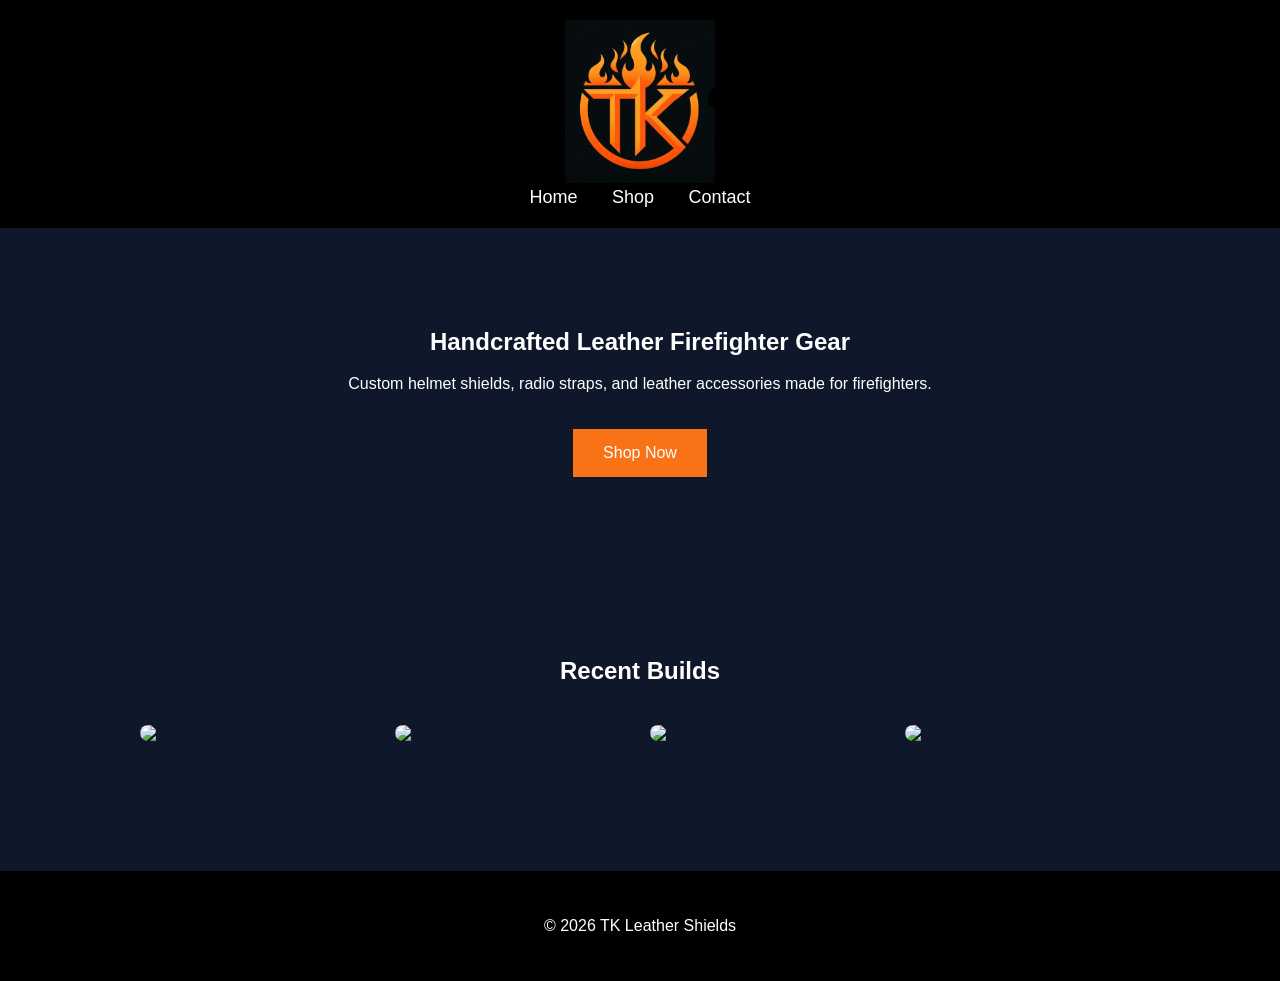
==== index.html @ 9b8985a7 "Update index.html" ====
<!DOCTYPE html>
<html>
<head>
<title>TK Leather Shields</title>
<meta name="viewport" content="width=device-width, initial-scale=1.0">

<style>

body{
font-family:Arial, sans-serif;
margin:0;
background:#0f172a;
color:white;
text-align:center;
}

header{
background:black;
padding:20px;
}

nav a{
color:white;
margin:0 15px;
text-decoration:none;
font-size: 18px;
}

section{
padding:80px 20px;
max-width:1000px;
margin:auto;
}

.button{
display:inline-block;
background:#f97316;
padding:15px 30px;
margin-top:20px;
color:white;
text-decoration:none;
}
  
nav a:hover{
color:#f97316;
}
  
.logo{
  max-width:150px;
  height:auto;
}

.gallery{
display:grid;
grid-template-columns:repeat(auto-fit,minmax(200px,1fr));
gap:20px;
margin-top:40px;
}

.gallery img{
width:100%;
border-radius:10px;
}

footer{
background:black;
padding:30px;
margin-top:50px;
}

</style>

</head>

<body>

<header>
<img src="images/logo/TKLS_logo.jpg" alt="TK Leather Shields Logo" class="logo">

<nav>
<a href="index.html">Home</a>
<a href="shop.html">Shop</a>
<a href="#">Contact</a>
</nav>

</header>

<section>

<h2>Handcrafted Leather Firefighter Gear</h2>

<p>
Custom helmet shields, radio straps, and leather accessories made for firefighters.
</p>

<a href="shop.html" class="button" style="display:inline-block;">Shop Now</a>

</section>

<section>

<h2>Recent Builds</h2>

<div class="gallery">

<img src="https://via.placeholder.com/400">
<img src="https://via.placeholder.com/400">
<img src="https://via.placeholder.com/400">
<img src="https://via.placeholder.com/400">

</div>

</section>

<footer>

<p>© 2026 TK Leather Shields</p>

</footer>

</body>
</html>
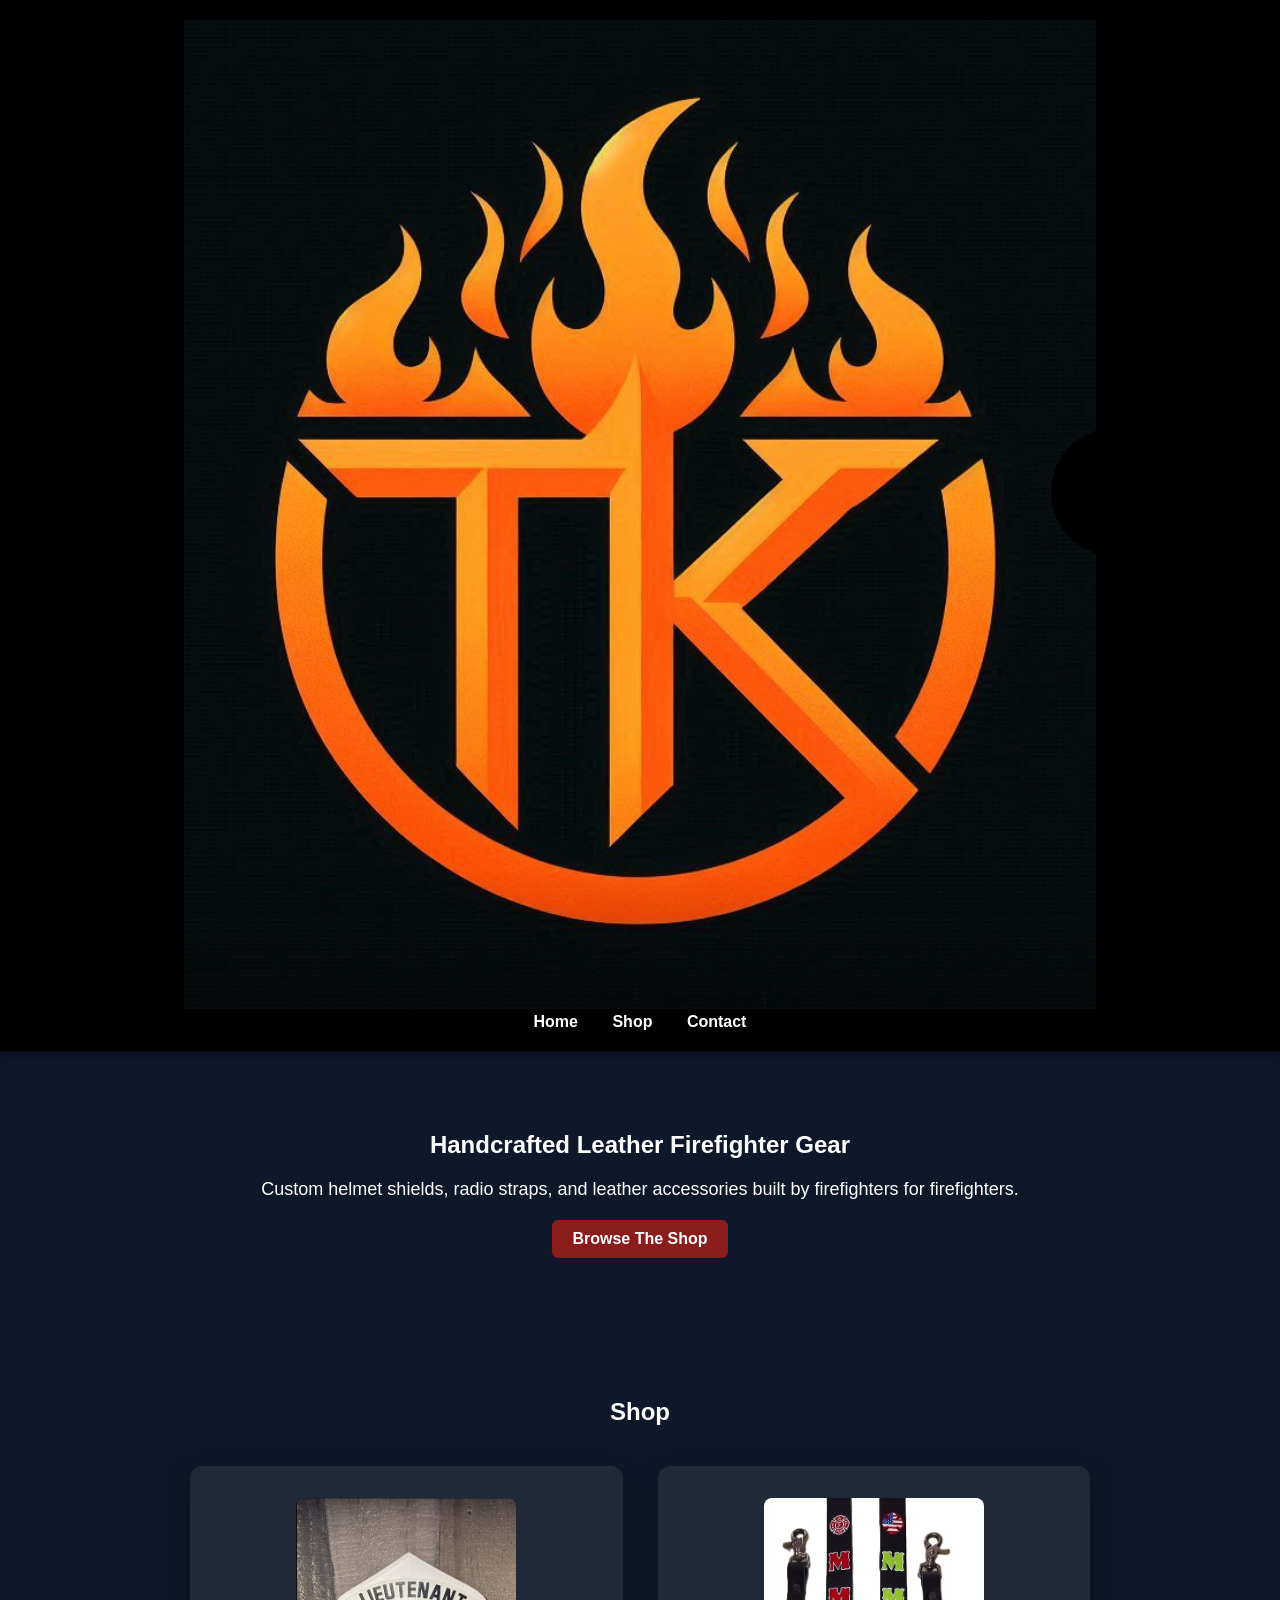
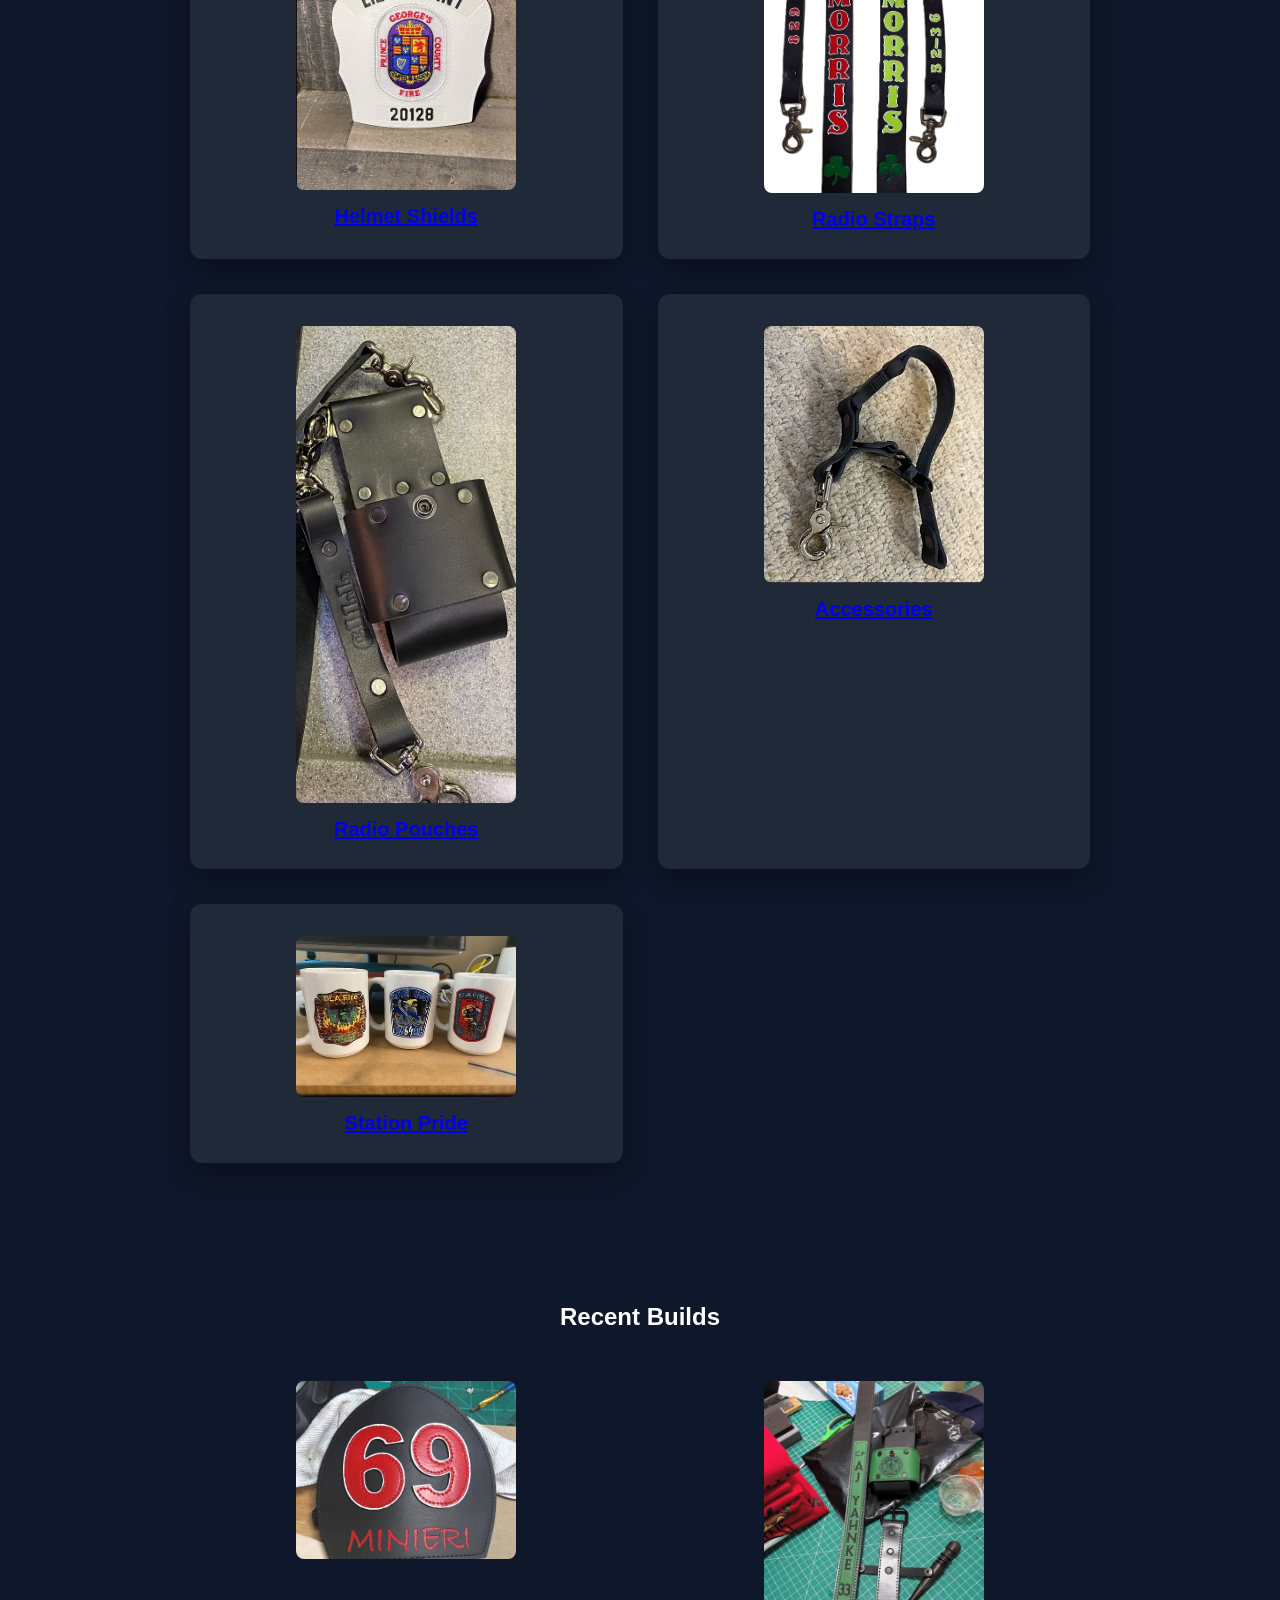
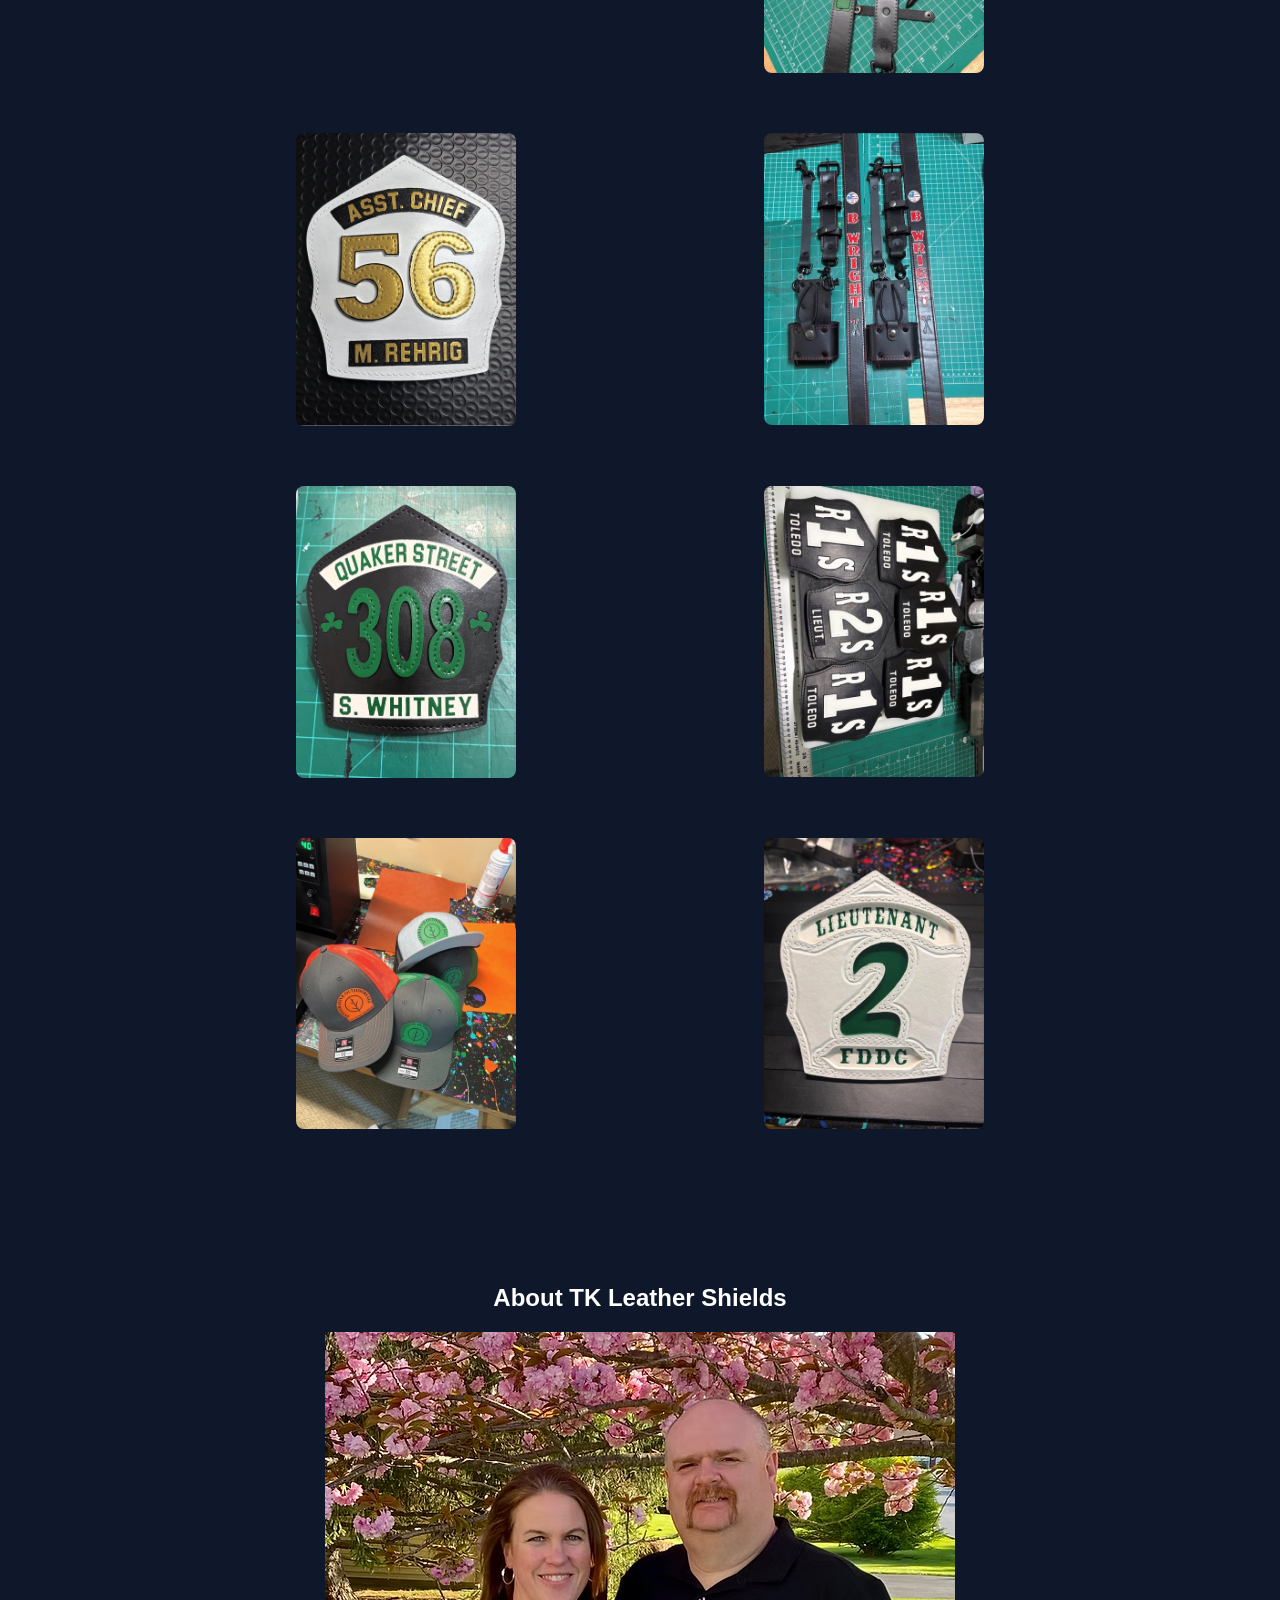
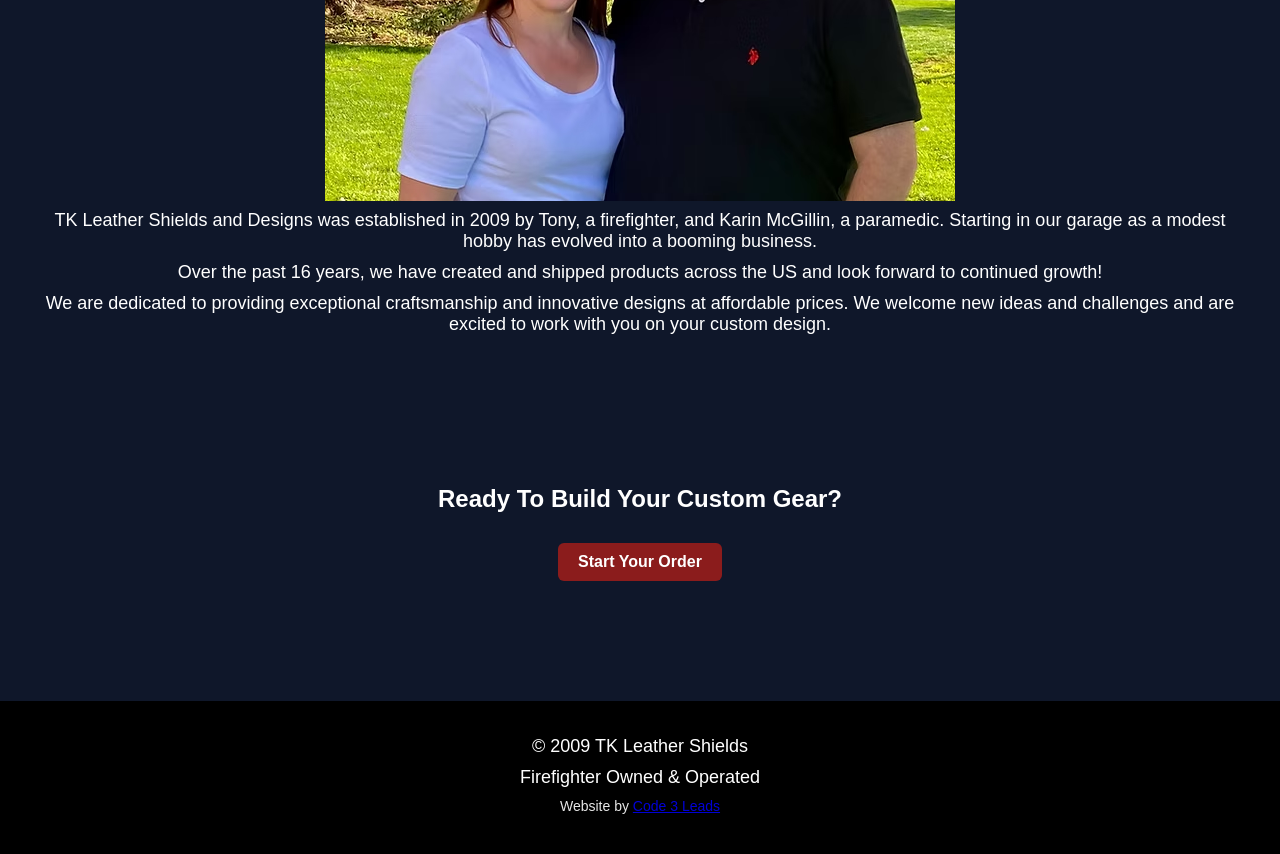
==== commit dbc139a7: "Update index.html" ====
--- a/index.html
+++ b/index.html
@@ -1,122 +1,169 @@
 <!DOCTYPE html>
 <html>
+
 <head>
+
 <title>TK Leather Shields</title>
+
 <meta name="viewport" content="width=device-width, initial-scale=1.0">
 
-<style>
-
-body{
-font-family:Arial, sans-serif;
-margin:0;
-background:#0f172a;
-color:white;
-text-align:center;
-}
-
-header{
-background:black;
-padding:20px;
-}
-
-nav a{
-color:white;
-margin:0 15px;
-text-decoration:none;
-font-size: 18px;
-}
-
-section{
-padding:80px 20px;
-max-width:1000px;
-margin:auto;
-}
-
-.button{
-display:inline-block;
-background:#f97316;
-padding:15px 30px;
-margin-top:20px;
-color:white;
-text-decoration:none;
-}
-  
-nav a:hover{
-color:#f97316;
-}
-  
-.logo{
-  max-width:150px;
-  height:auto;
-}
-
-.gallery{
-display:grid;
-grid-template-columns:repeat(auto-fit,minmax(200px,1fr));
-gap:20px;
-margin-top:40px;
-}
-
-.gallery img{
-width:100%;
-border-radius:10px;
-}
-
-footer{
-background:black;
-padding:30px;
-margin-top:50px;
-}
-
-</style>
+<link rel="stylesheet" href="css/styles.css">
 
 </head>
 
 <body>
 
 <header>
-<img src="images/logo/TKLS_logo.jpg" alt="TK Leather Shields Logo" class="logo">
+
+<img src="images/logo/TKLS_logo.jpg" class="logo">
 
 <nav>
 <a href="index.html">Home</a>
 <a href="shop.html">Shop</a>
-<a href="#">Contact</a>
+<a href="contact.html">Contact</a>
 </nav>
 
 </header>
 
+
+<!-- HERO -->
+
 <section>
 
-<h2>Handcrafted Leather Firefighter Gear</h2>
+<h1>Handcrafted Leather Firefighter Gear</h1>
 
 <p>
-Custom helmet shields, radio straps, and leather accessories made for firefighters.
+Custom helmet shields, radio straps, and leather accessories 
+built by firefighters for firefighters.
 </p>
 
-<a href="shop.html" class="button" style="display:inline-block;">Shop Now</a>
+<a href="shop.html" class="button">Browse The Shop</a>
 
 </section>
 
+
+<!-- SHOP CATEGORIES -->
+
 <section>
 
-<h2>Recent Builds</h2>
+<h1>Shop</h1>
 
-<div class="gallery">
+<div class="grid">
 
-<img src="https://via.placeholder.com/400">
-<img src="https://via.placeholder.com/400">
-<img src="https://via.placeholder.com/400">
-<img src="https://via.placeholder.com/400">
+<div class="card">
+<a href="pages/shield.html">
+<img src="images/shield/pgfg_standard_shield_main.png" class="main-image">
+<h3>Helmet Shields</h3>
+</a>
+</div>
+
+<div class="card">
+<a href="pages/straps.html">
+<img src="images/straps/basic_radio-strap.png" class="main-image">
+<h3>Radio Straps</h3>
+</a>
+</div>
+
+<div class="card">
+<a href="pages/pouches.html">
+<img src="images/pouches/basic_universal_radio_pouch.png" class="main-image">
+<h3>Radio Pouches</h3>
+</a>
+</div>
+
+<div class="card">
+<a href="pages/accessories.html">
+<img src="images/accessories/glove_strap.png" class="main-image">
+<h3>Accessories</h3>
+</a>
+</div>
+
+<div class="card">
+<a href="pages/station_pride.html">
+<img src="images/station_pride/custom_coffee_mugs.png" class="main-image">
+<h3>Station Pride</h3>
+</a>
+</div>
 
 </div>
 
 </section>
 
+
+<!-- RECENT BUILDS -->
+
+<section>
+
+<h1>Recent Builds</h1>
+
+<div class="grid">
+
+<img src="images/recent_builds/recent_build.jpg" class="main-image">
+<img src="images/recent_builds/recent_build1.jpg" class="main-image">
+<img src="images/recent_builds/recent_build2.jpg" class="main-image">
+<img src="images/recent_builds/recent_build3.jpg" class="main-image">
+<img src="images/recent_builds/recent_build4.jpg" class="main-image">
+<img src="images/recent_builds/recent_build5.jpg" class="main-image">
+<img src="images/recent_builds/recent_build6.jpg" class="main-image">
+<img src="images/recent_builds/recent_build7.jpg" class="main-image">
+
+</div>
+
+</section>
+
+
+<!-- ABOUT TKLS -->
+
+<section>
+
+<h1>About TK Leather Shields</h1>
+
+<img src="images/TKLS_owners.png" class="owners-photo">
+
+<p>
+
+TK Leather Shields and Designs was established in 2009 by Tony, a firefighter, and Karin McGillin, a paramedic. Starting in our garage as a modest hobby has evolved into a booming business.
+
+</p>
+
+<p>
+
+Over the past 16 years, we have created and shipped products across the US and look forward to continued growth!
+
+</p>
+
+<p>
+
+We are dedicated to providing exceptional craftsmanship and innovative designs at affordable prices. We welcome new ideas and challenges and are excited to work with you on your custom design.
+
+</p>
+
+</section>
+
+
+<!-- CALL TO ACTION -->
+
+<section>
+
+<h1>Ready To Build Your Custom Gear?</h1>
+
+<a href="shop.html" class="button">Start Your Order</a>
+
+</section>
+
+
 <footer>
 
-<p>© 2026 TK Leather Shields</p>
+<p>© 2009 TK Leather Shields</p>
+
+<p>Firefighter Owned & Operated</p>
+
+<p class="credit">
+Website by <a href="https://code3leads.github.io" target="_blank">Code 3 Leads</a>
+</p>
 
 </footer>
 
 </body>
+
 </html>
--- a/css/styles.css
+++ b/css/styles.css
@@ -0,0 +1,202 @@
+/* =========================
+   TK LEATHER SHIELDS
+   MASTER STYLESHEET
+========================= */
+
+body{
+font-family:Arial, sans-serif;
+margin:0;
+background:#0f172a;
+color:white;
+text-align:center;
+}
+
+
+/* =========================
+   HEADER / NAV
+========================= */
+
+header{
+background:black;
+padding:20px;
+box-shadow:0 2px 8px rgba(0,0,0,.5);
+}
+
+nav a{
+color:white;
+margin:0 15px;
+text-decoration:none;
+font-weight:bold;
+}
+
+nav a:hover{
+color:#d1d5db;
+}
+
+
+/* =========================
+   PAGE LAYOUT
+========================= */
+
+section{
+padding:60px 20px;
+max-width:1200px;
+margin:auto;
+}
+
+
+/* =========================
+   PRODUCT GRID
+========================= */
+
+.grid{
+display:grid;
+grid-template-columns:1fr 1fr;
+gap:35px;
+margin-top:40px;
+max-width:900px;
+margin-left:auto;
+margin-right:auto;
+}
+
+
+/* =========================
+   PRODUCT CARD
+========================= */
+
+.card{
+background:#1f2937;
+padding:22px;
+border-radius:12px;
+box-shadow:0 10px 25px rgba(0,0,0,.35);
+transition:.25s;
+}
+
+.card:hover{
+transform:translateY(-4px);
+box-shadow:0 16px 35px rgba(0,0,0,.45);
+}
+
+
+/* =========================
+   PRODUCT IMAGES
+========================= */
+
+.main-image{
+width:220px;
+display:block;
+margin:10px auto 15px auto;
+border-radius:8px;
+transition:.25s;
+}
+
+.main-image:hover{
+transform:scale(1.05);
+}
+
+
+/* =========================
+   THUMBNAIL GALLERY
+========================= */
+
+.gallery{
+display:flex;
+justify-content:center;
+gap:6px;
+margin-bottom:12px;
+}
+
+.gallery img{
+width:60px;
+border-radius:6px;
+cursor:pointer;
+transition:.2s;
+}
+
+.gallery img:hover{
+transform:scale(1.1);
+}
+
+
+/* =========================
+   PRODUCT TEXT
+========================= */
+
+h3{
+margin-top:8px;
+margin-bottom:6px;
+font-size:20px;
+}
+
+p{
+font-size:18px;
+margin:5px 0 10px 0;
+}
+
+
+/* =========================
+   BUTTONS
+========================= */
+
+.button{
+display:inline-block;
+background:#8b1c1c;
+color:white;
+padding:10px 20px;
+margin-top:10px;
+text-decoration:none;
+border-radius:6px;
+font-weight:bold;
+transition:.2s;
+}
+
+.button:hover{
+background:#b91c1c;
+transform:scale(1.05);
+}
+
+
+/* =========================
+   FOOTER
+========================= */
+
+footer{
+margin-top:60px;
+padding:30px;
+background:black;
+}
+
+/* =========================
+   FOOTER CREDIT
+========================= */
+
+.credit{
+font-size:14px;
+opacity:0.9;
+margin-top:10px;
+}
+
+.footer-logo{
+height:18px;
+vertical-align:middle;
+margin-left:6px;
+opacity:0.9;
+transition:0.2s;
+}
+
+.footer-logo:hover{
+ opacity:1;
+ transform:scale(1.1);
+}
+
+/* =========================
+   MOBILE / RESPONSIVE
+========================= */
+
+@media (max-width:700px){
+
+.grid{
+grid-template-columns:1fr;
+}
+
+}
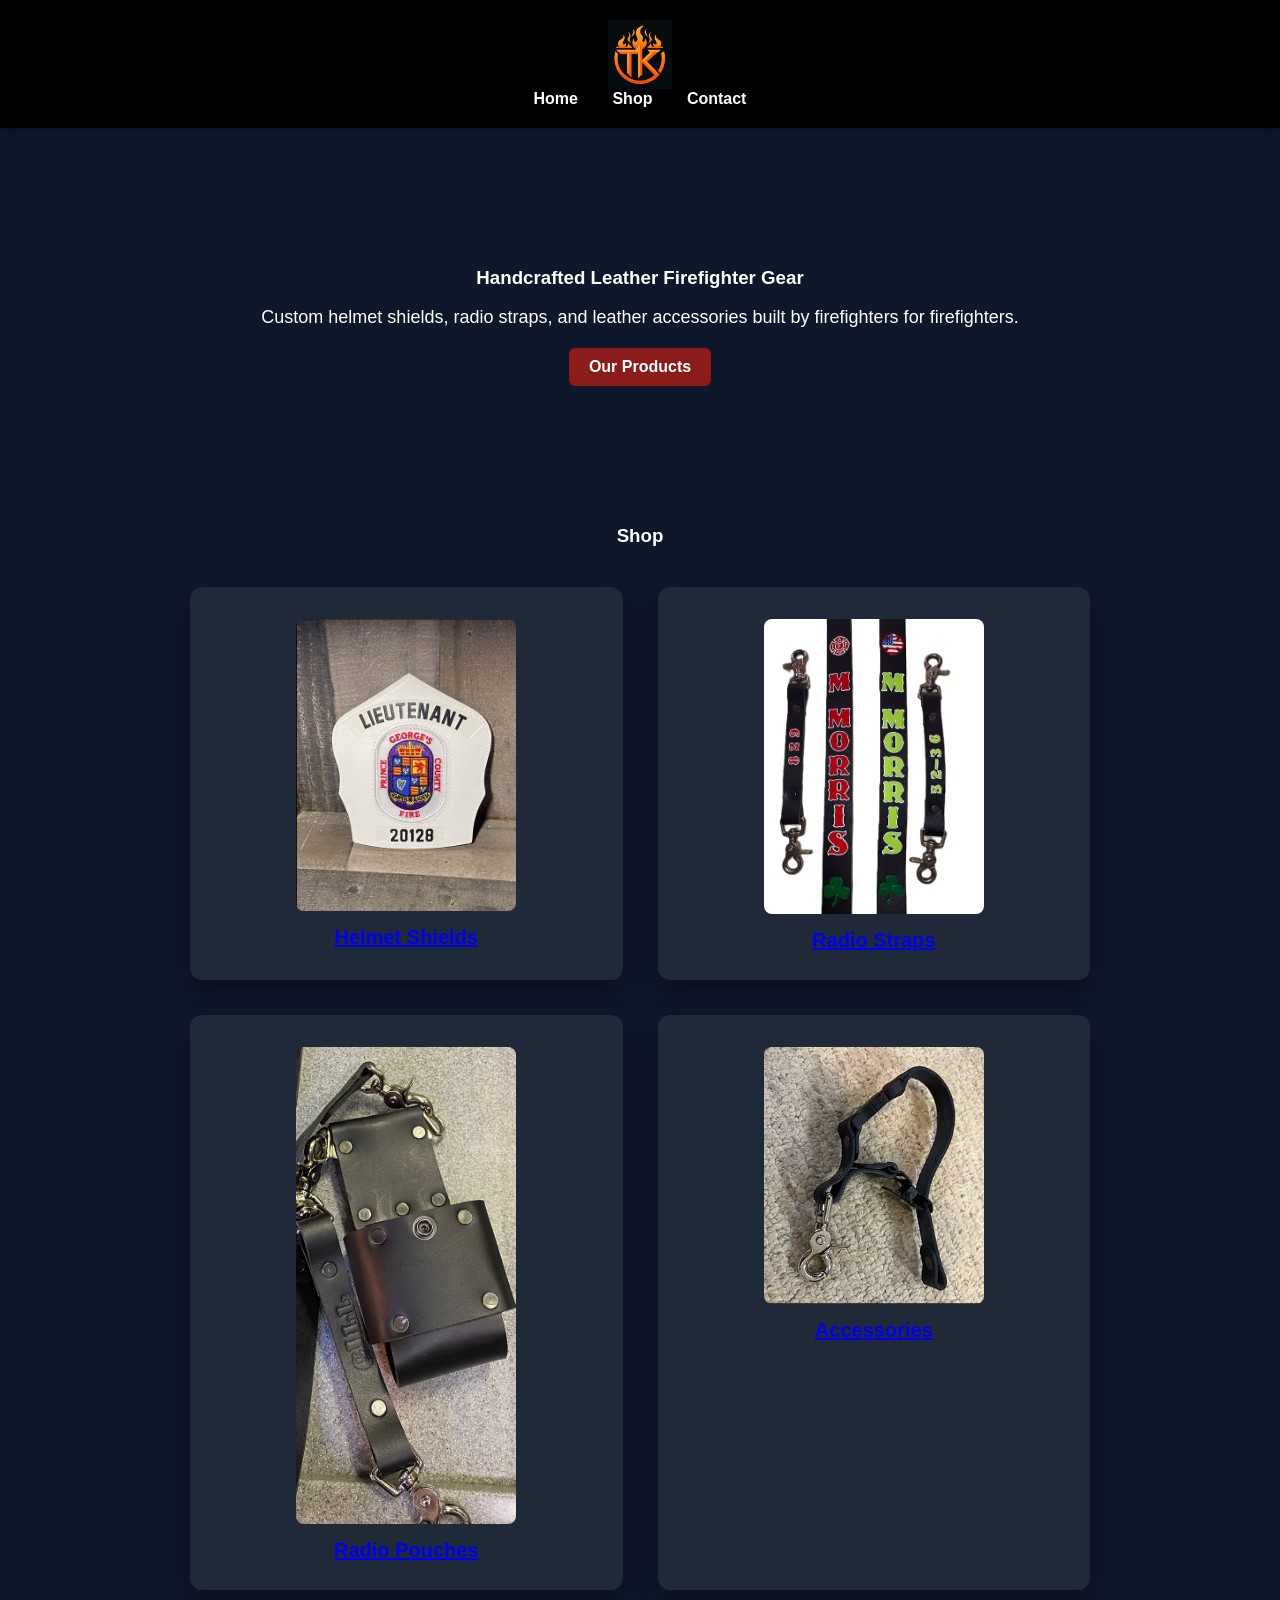
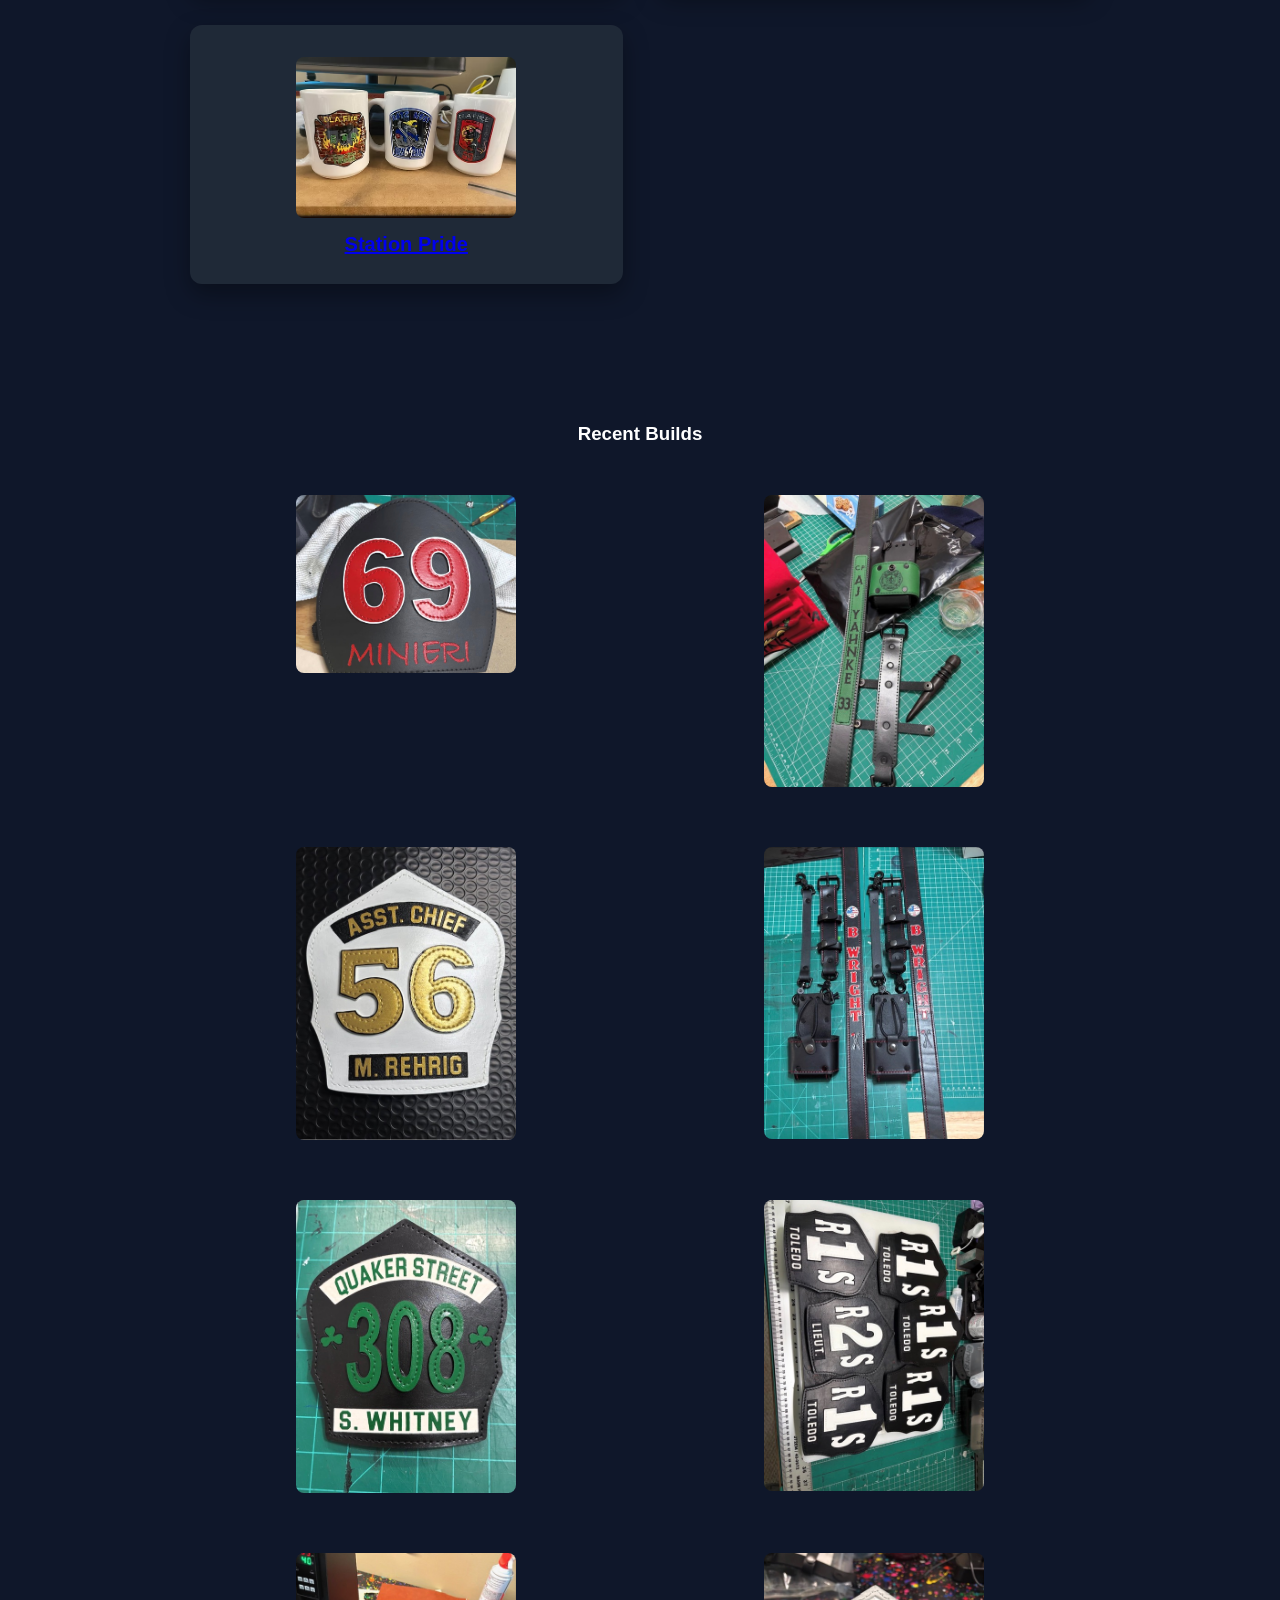
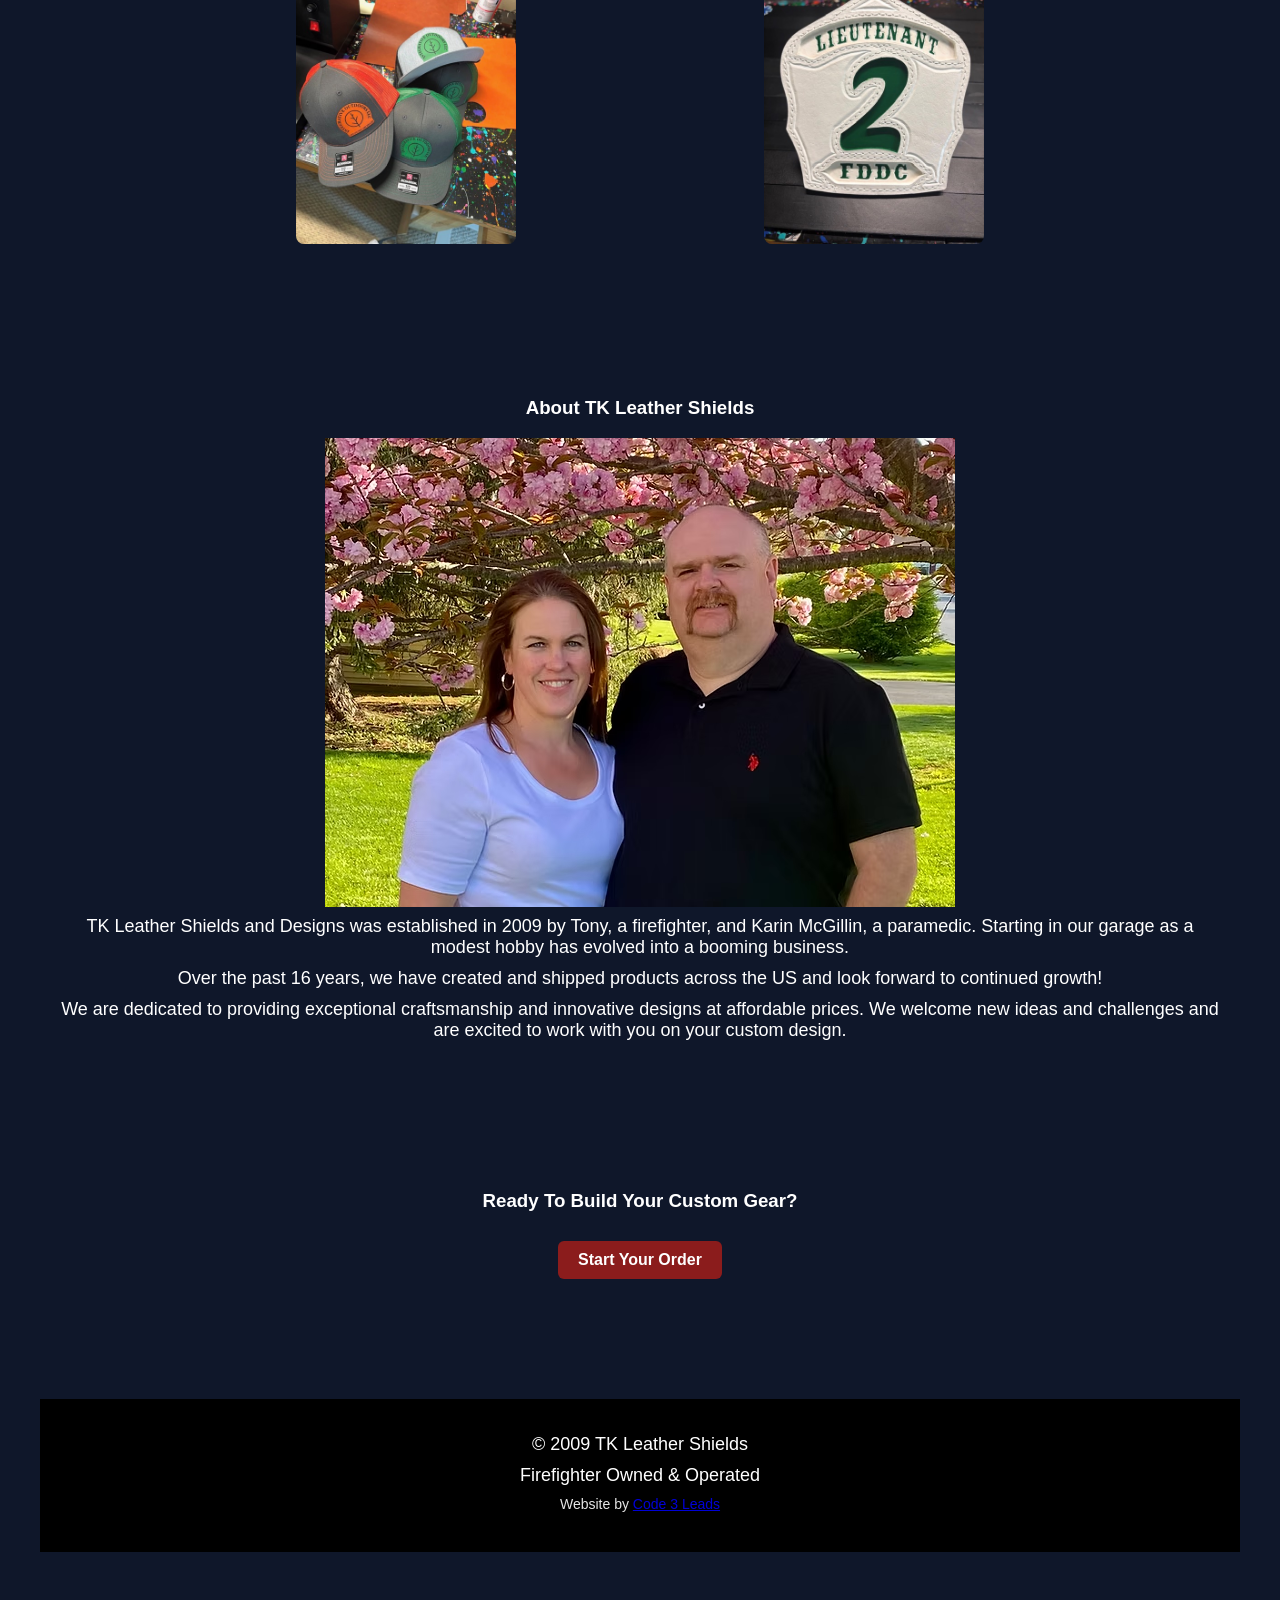
==== commit b5b029ec: "Update index.html" ====
--- a/index.html
+++ b/index.html
@@ -29,6 +29,8 @@
 <!-- HERO -->
 
 <section>
+  
+<section class="hero">
 
 <h1>Handcrafted Leather Firefighter Gear</h1>
 
@@ -37,7 +39,9 @@
 built by firefighters for firefighters.
 </p>
 
-<a href="shop.html" class="button">Browse The Shop</a>
+
+
+<a href="shop.html" class="button">Our Products</a>
 
 </section>
 
--- a/css/styles.css
+++ b/css/styles.css
@@ -20,6 +20,17 @@
 background:black;
 padding:20px;
 box-shadow:0 2px 8px rgba(0,0,0,.5);
+}
+
+/* =========================
+   LOGO
+========================= */
+
+.logo{
+height:70px;
+width:auto;
+display:block;
+margin:auto;
 }
 
 nav a{
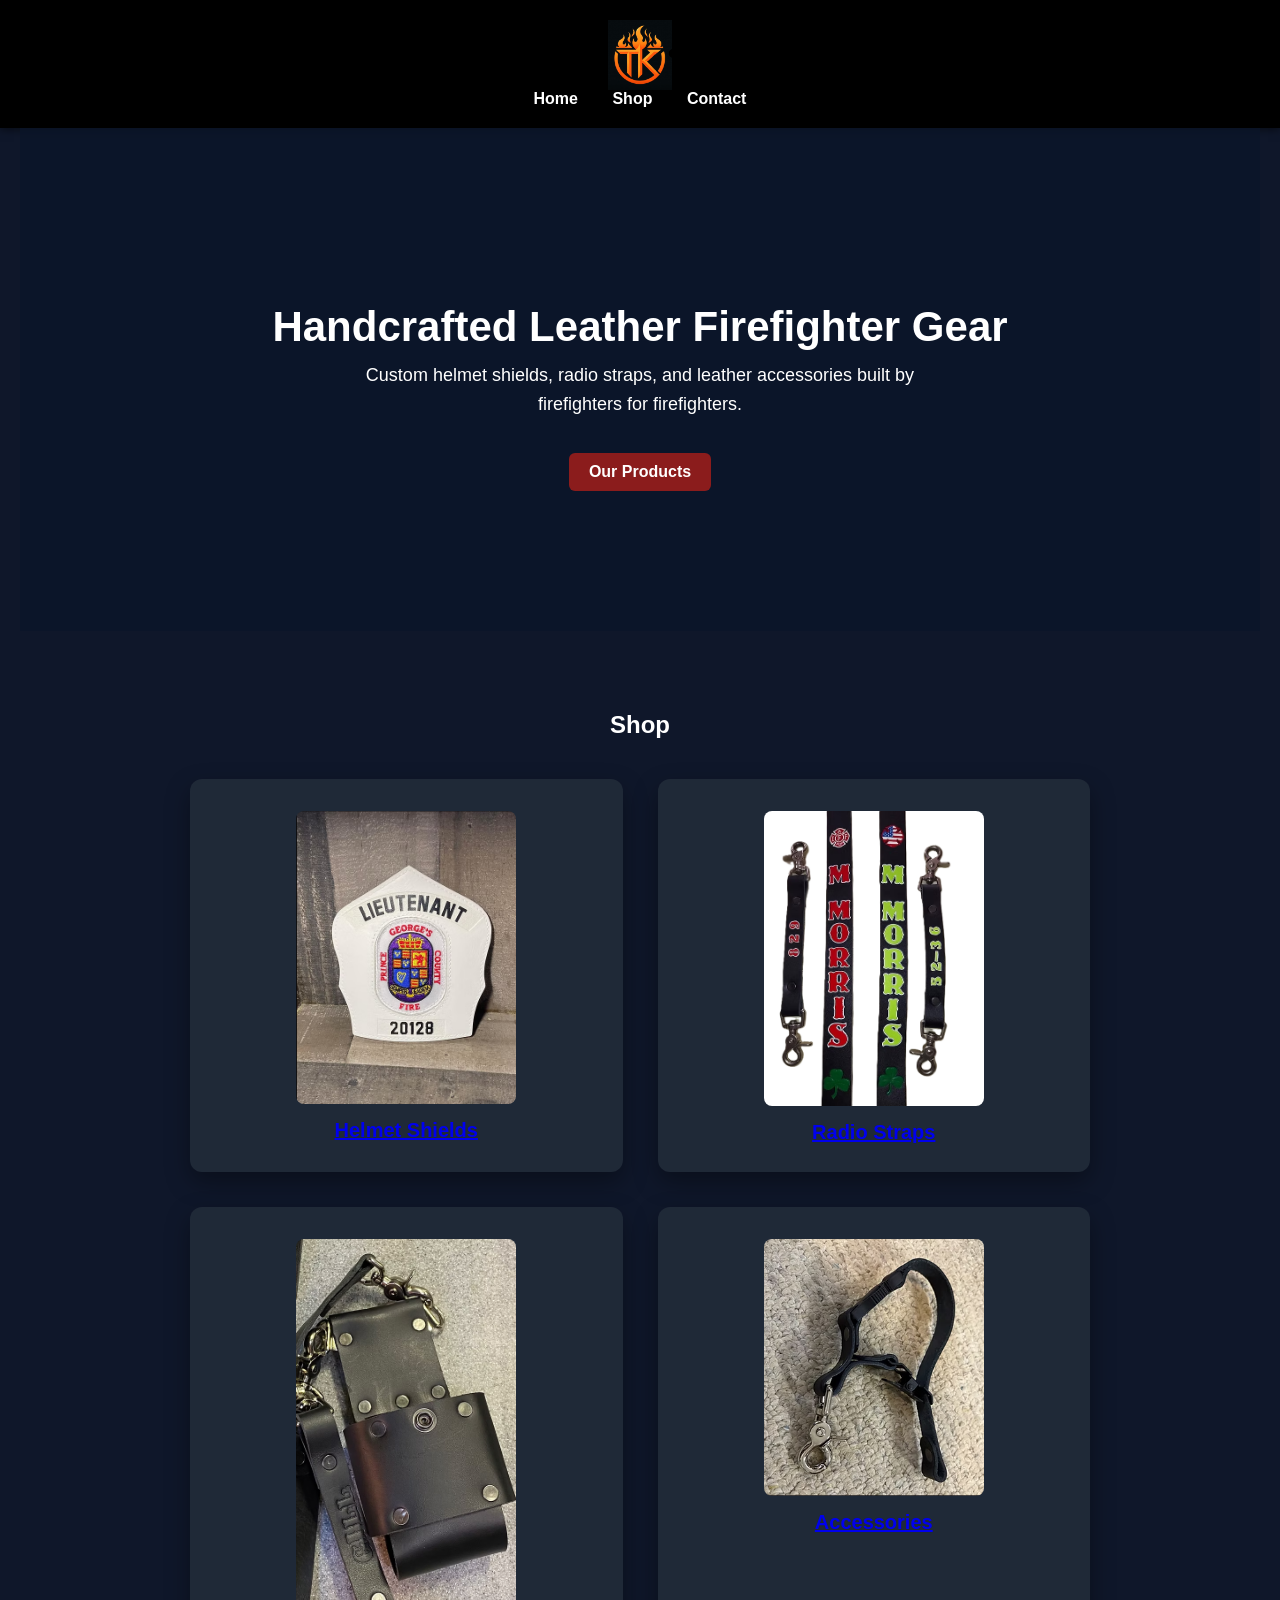
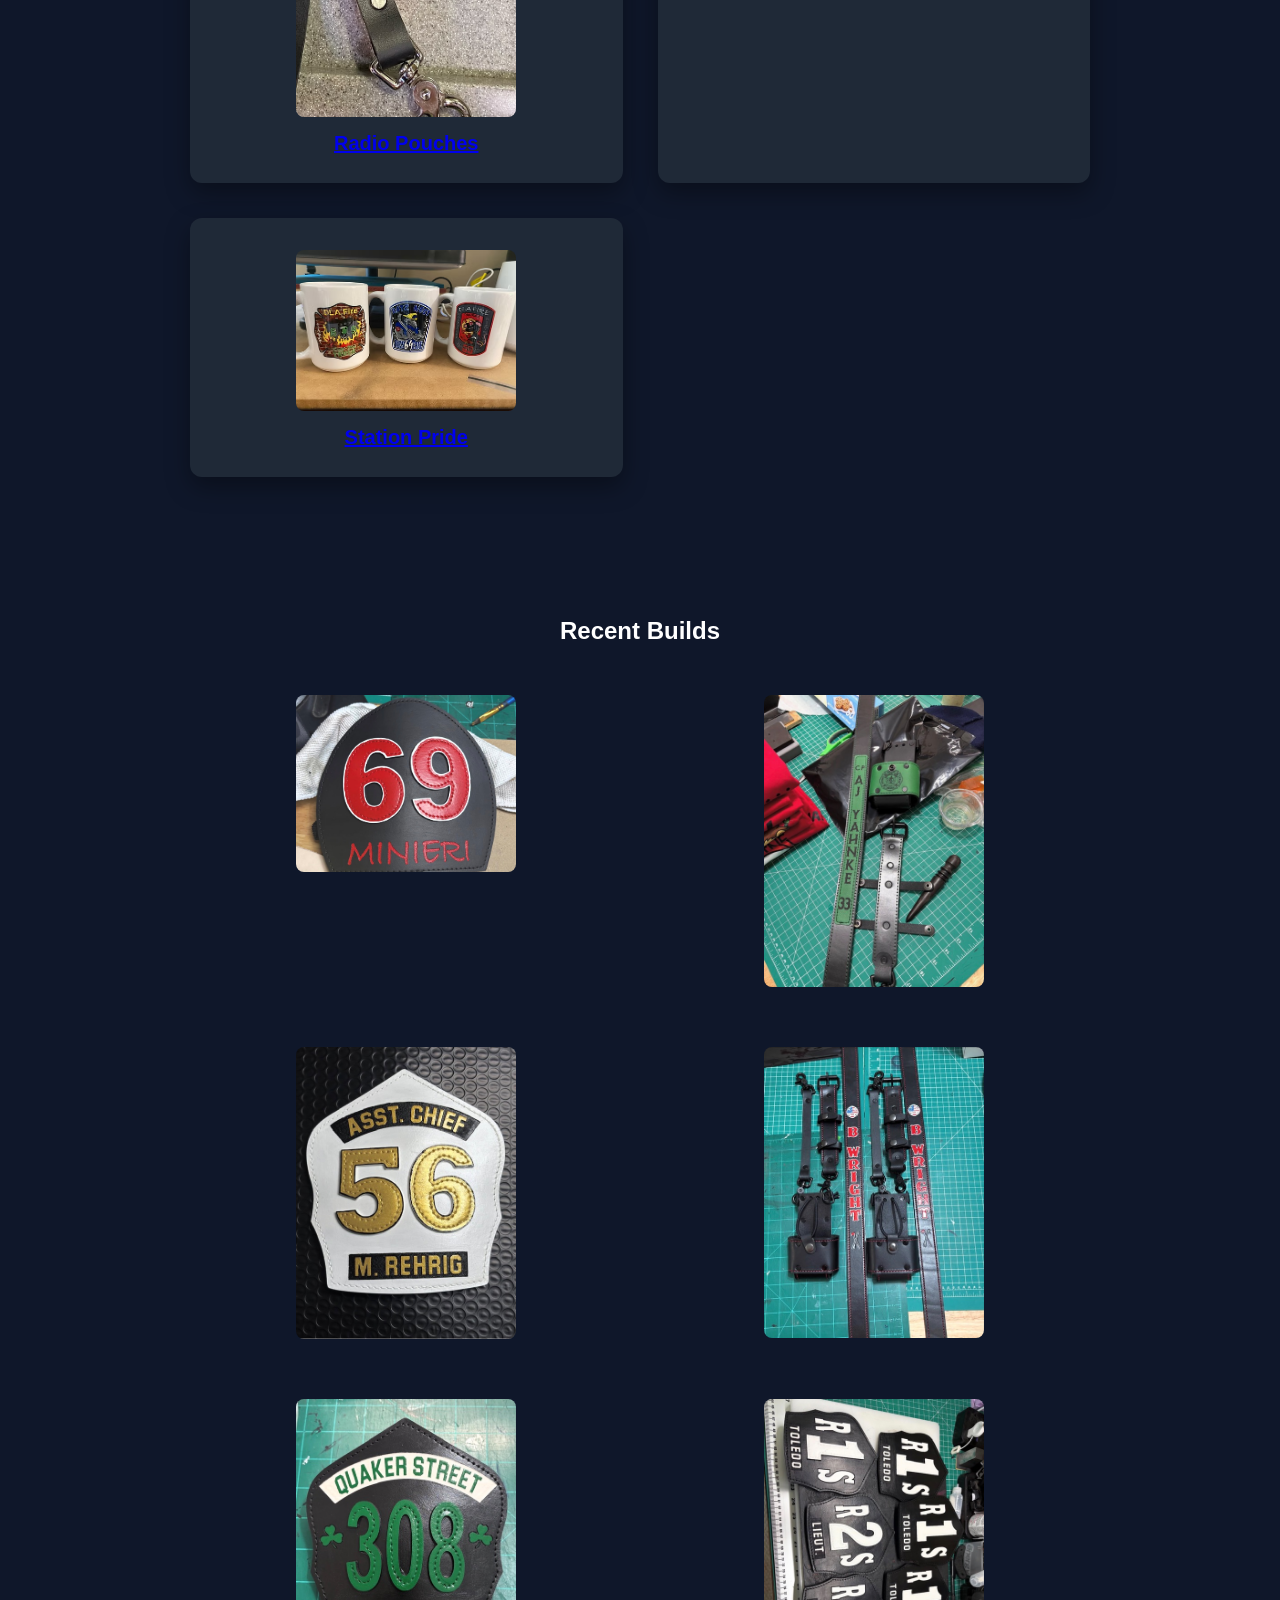
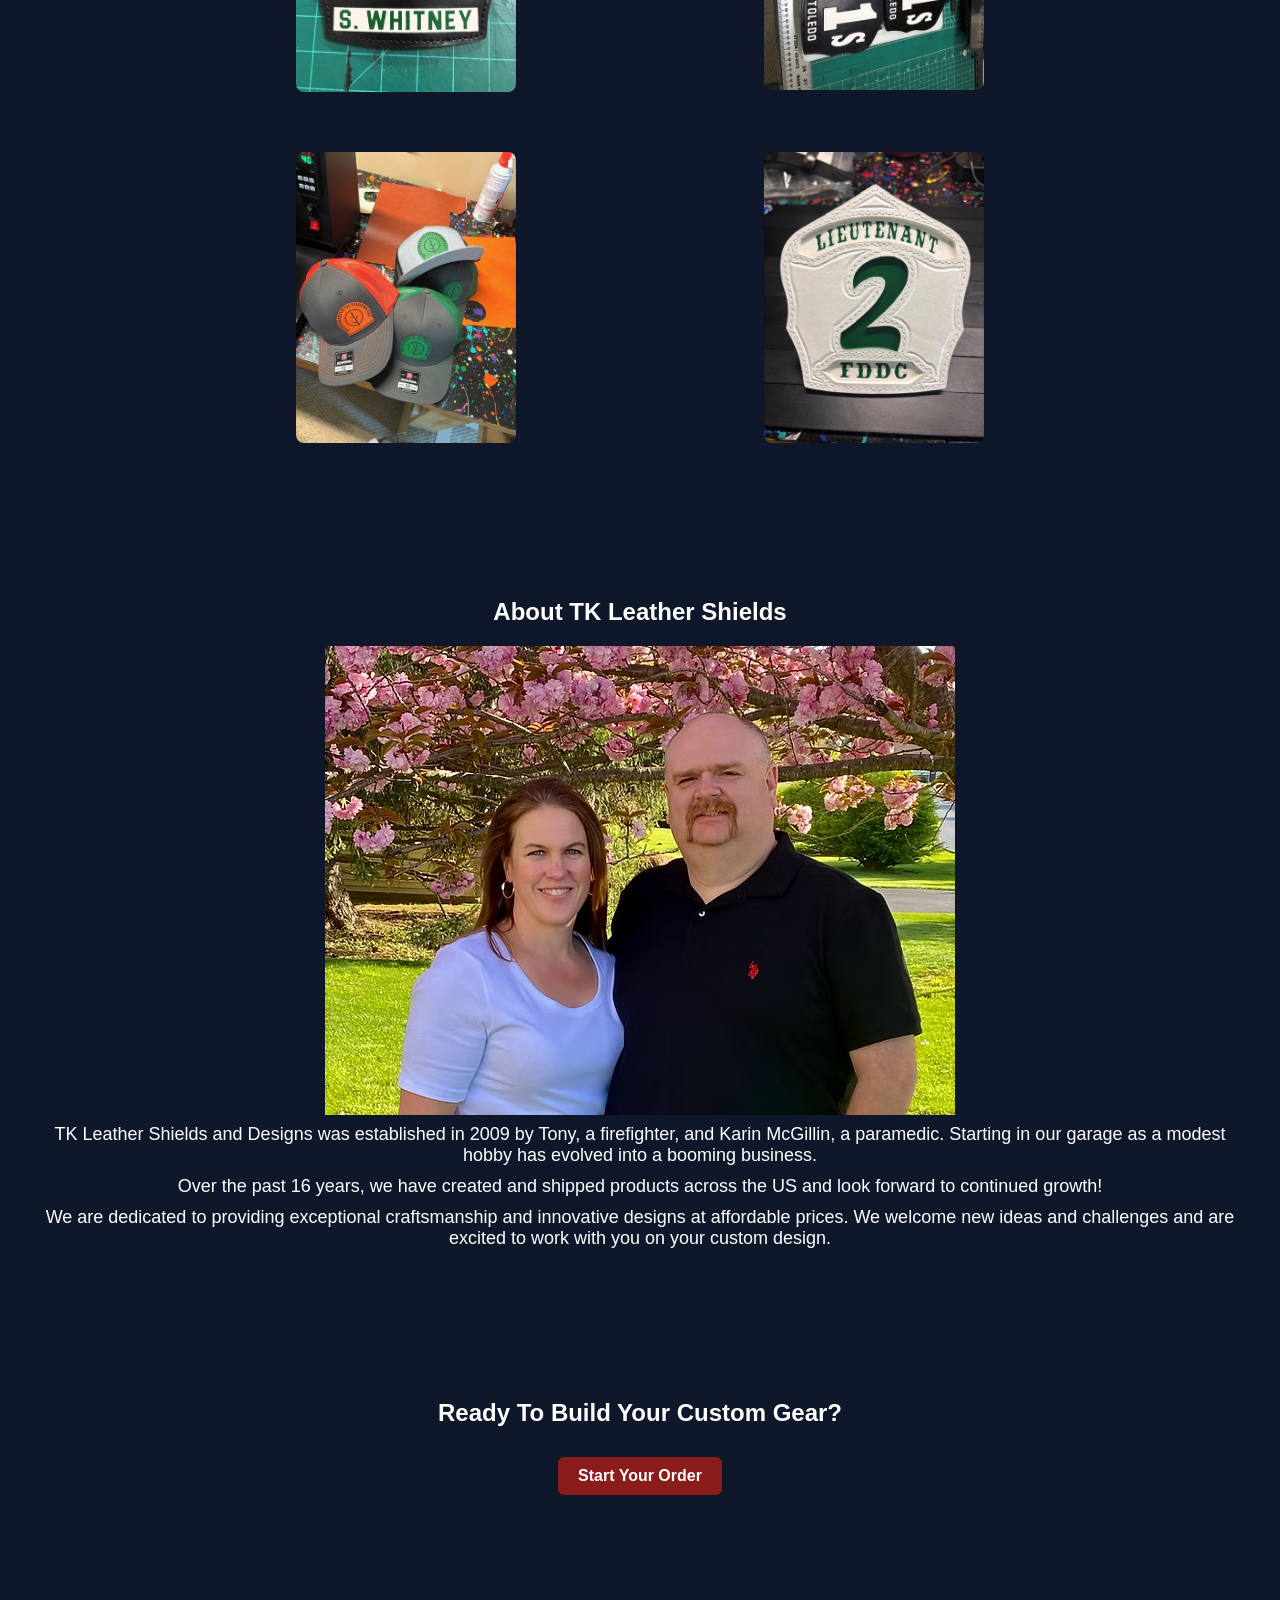
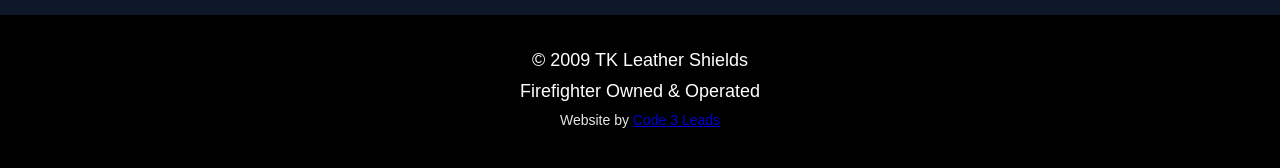
==== commit 36041491: "Update index.html" ====
--- a/index.html
+++ b/index.html
@@ -27,8 +27,6 @@
 
 
 <!-- HERO -->
-
-<section>
   
 <section class="hero">
 
--- a/css/styles.css
+++ b/css/styles.css
@@ -54,6 +54,54 @@
 max-width:1200px;
 margin:auto;
 }
+
+/* =========================
+   HERO SECTION
+========================= */
+
+.hero{
+
+background-image: url("../images/work_bench");
+
+background-size: cover;
+background-position: center;
+
+padding:140px 20px;
+
+position:relative;
+
+}
+
+.hero::before{
+content:"";
+position:absolute;
+top:0;
+left:0;
+right:0;
+bottom:0;
+
+background:rgba(10,20,40,.75);
+}
+
+.hero h1,
+.hero p,
+.hero .button{
+position:relative;
+z-index:2;
+}
+
+.hero h1{
+font-size:42px;
+margin-bottom:10px;
+}
+
+.hero p{
+max-width:600px;
+margin:auto;
+margin-bottom:25px;
+line-height:1.6;
+}
+
 
 
 /* =========================
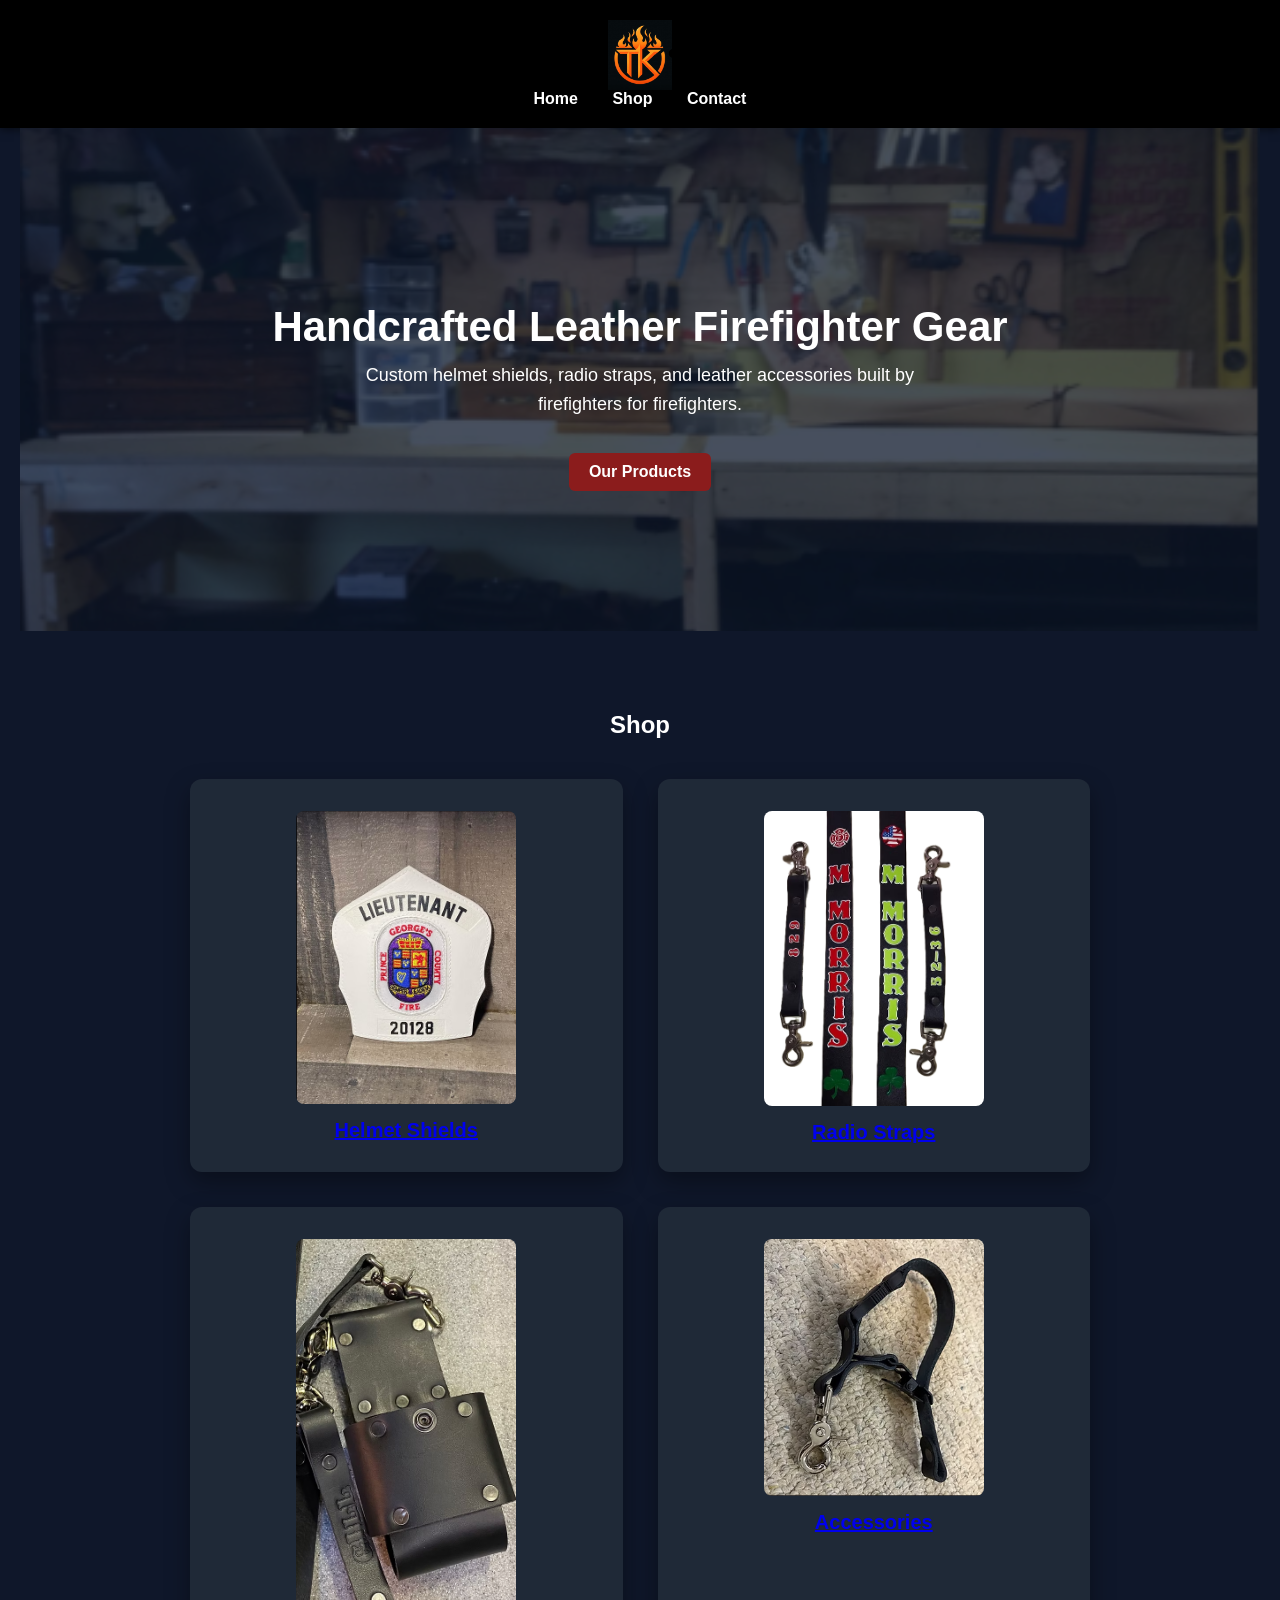
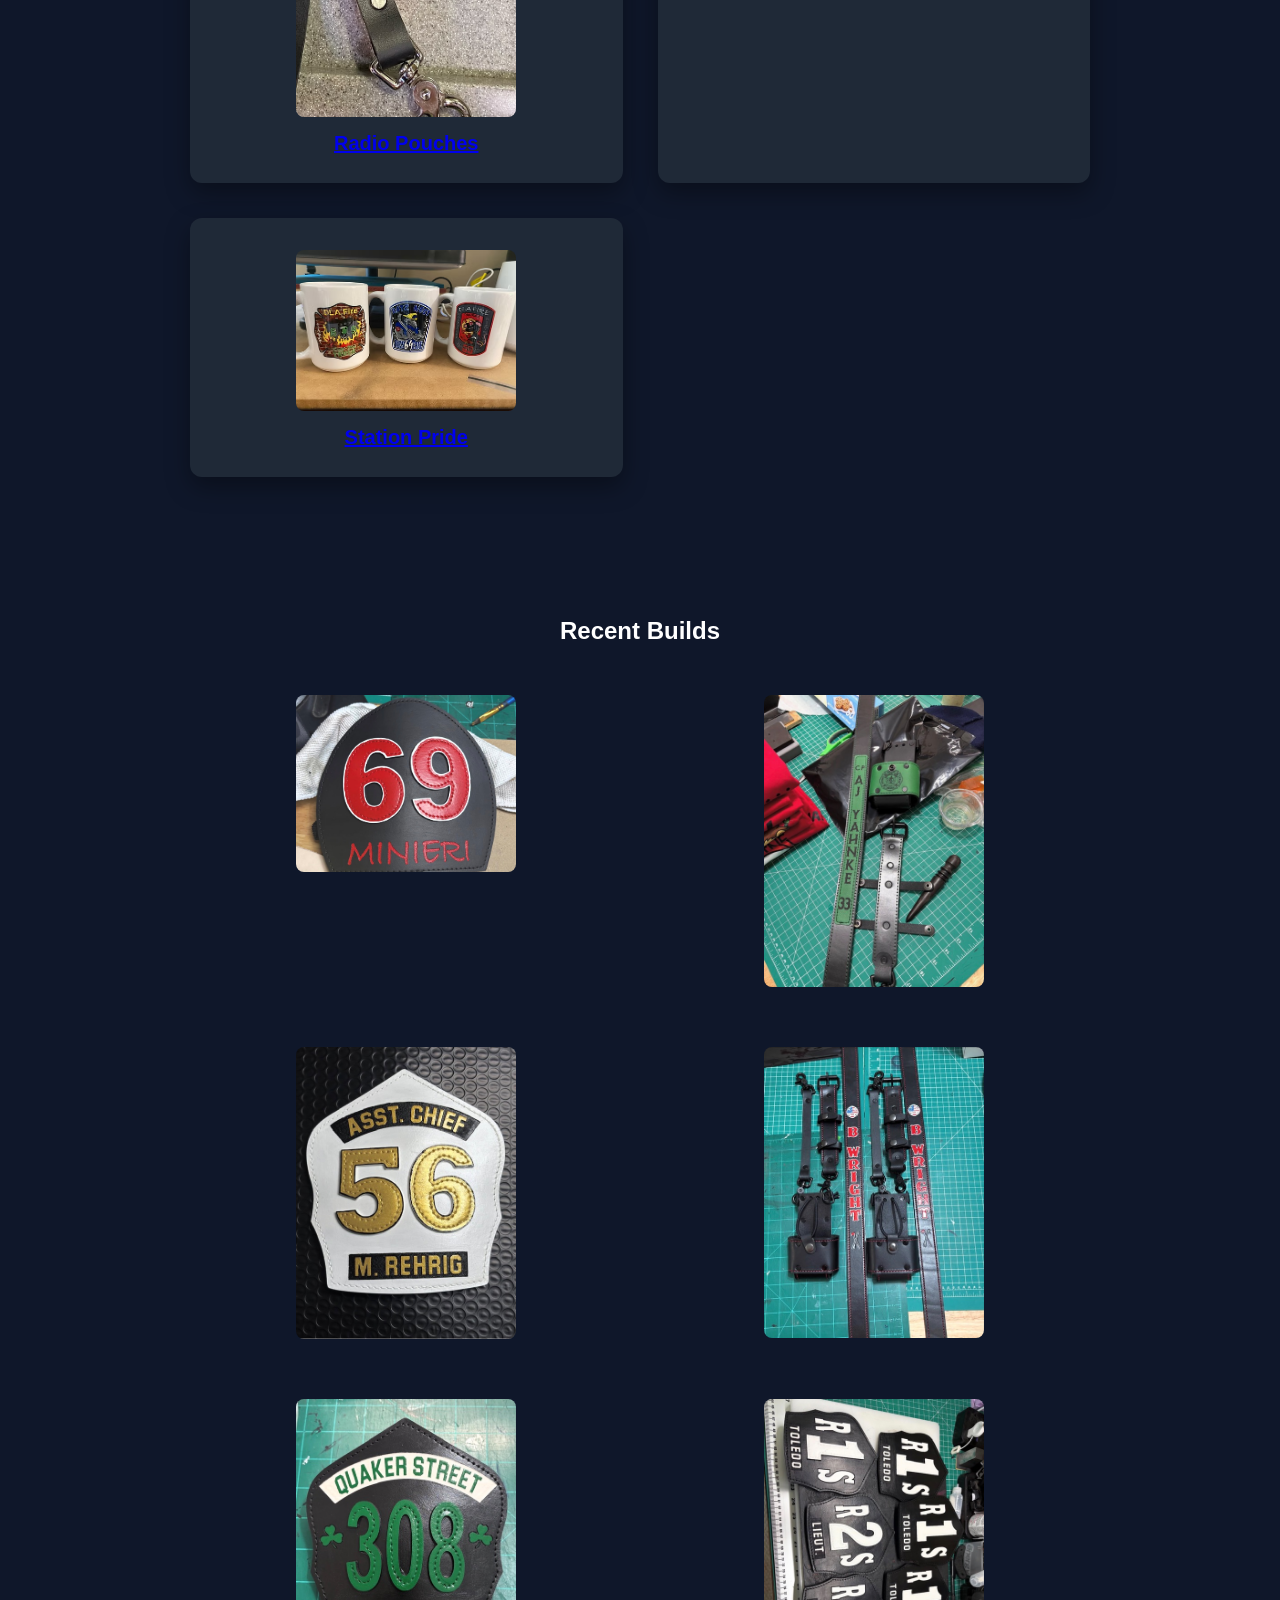
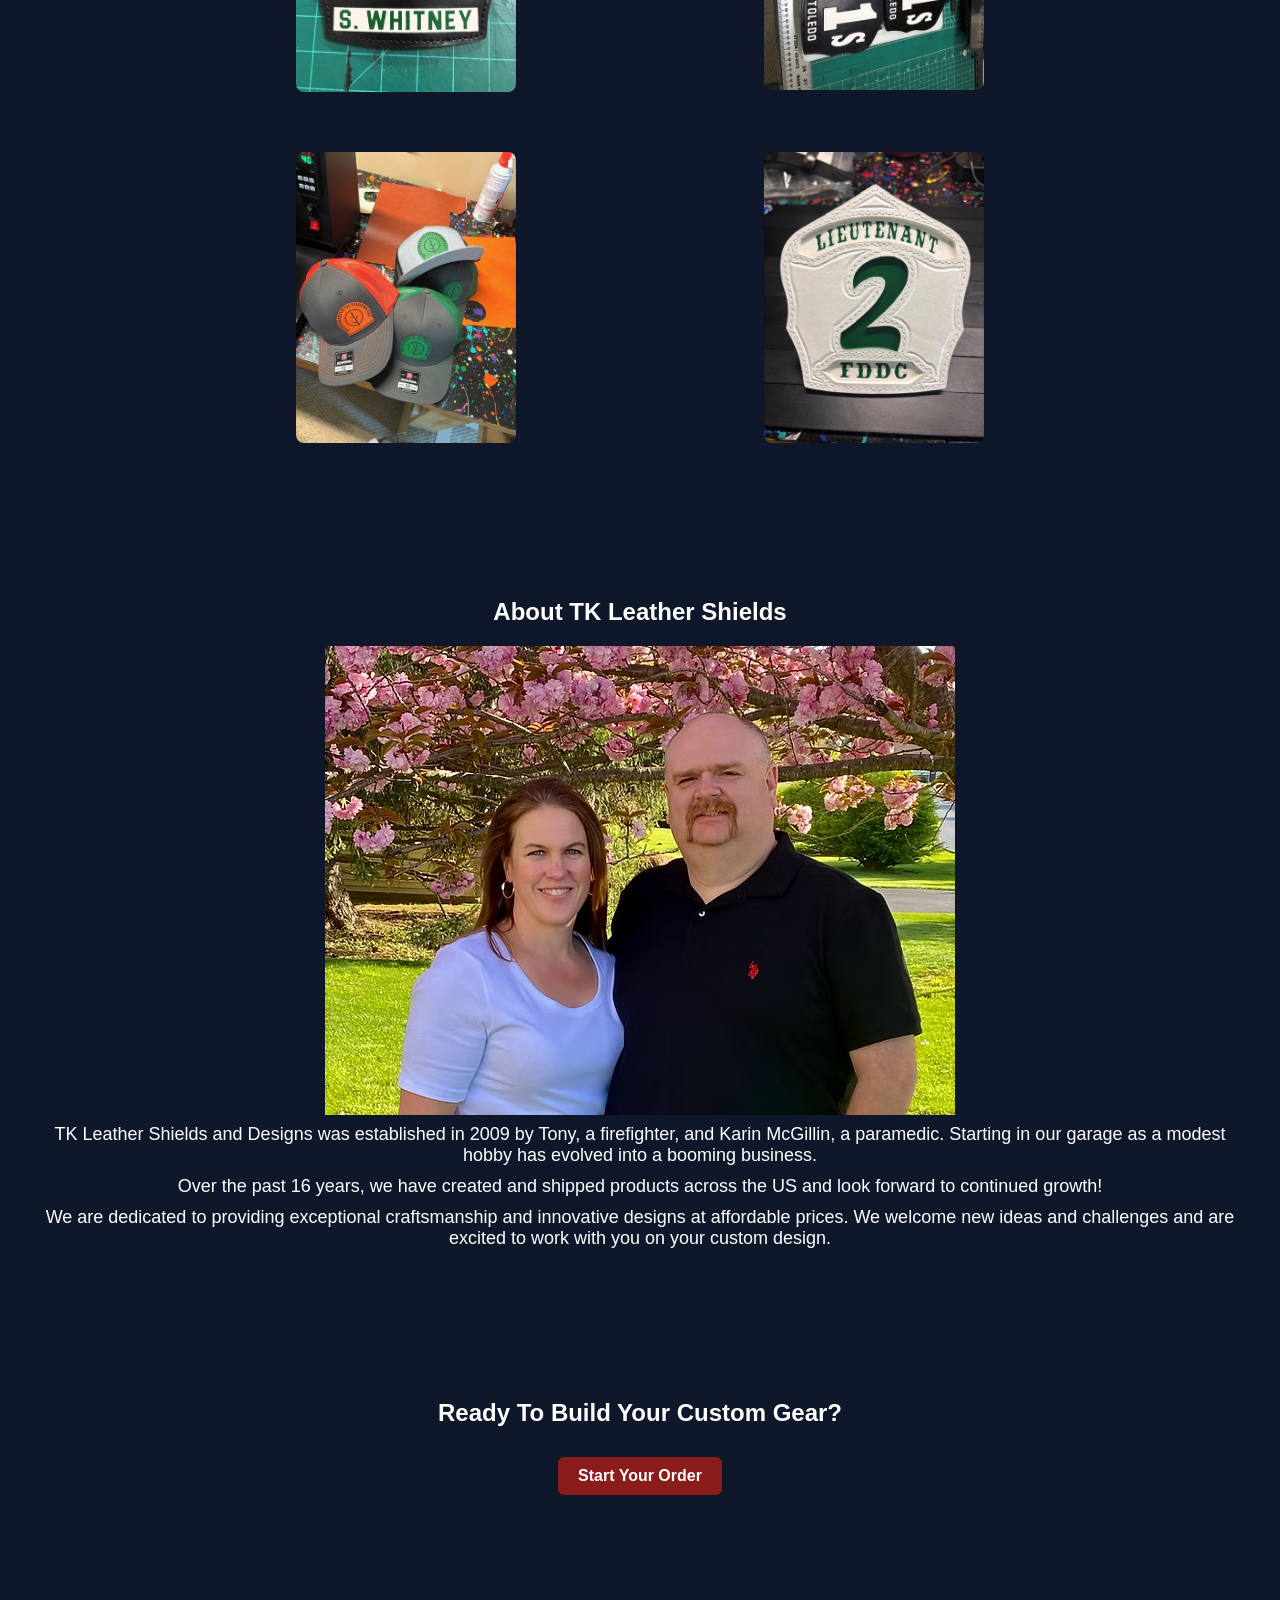
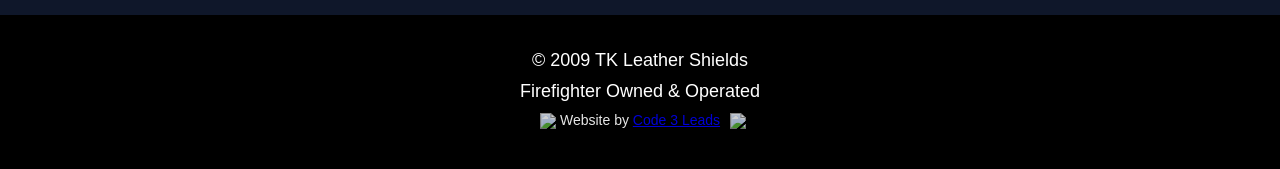
==== commit 79f00620: "Update index.html" ====
--- a/index.html
+++ b/index.html
@@ -161,7 +161,14 @@
 <p>Firefighter Owned & Operated</p>
 
 <p class="credit">
-Website by <a href="https://code3leads.github.io" target="_blank">Code 3 Leads</a>
+
+<img src="images/logo/code3-logo.png" class="footer-logo">
+
+Website by 
+<a href="https://code3leads.github.io" target="_blank">Code 3 Leads</a>
+
+<img src="images/logo/code3-logo.png" class="footer-logo">
+
 </p>
 
 </footer>
--- a/css/styles.css
+++ b/css/styles.css
@@ -61,7 +61,7 @@
 
 .hero{
 
-background-image: url("../images/work_bench");
+background-image: url("../images/work_bench.png");
 
 background-size: cover;
 background-position: center;
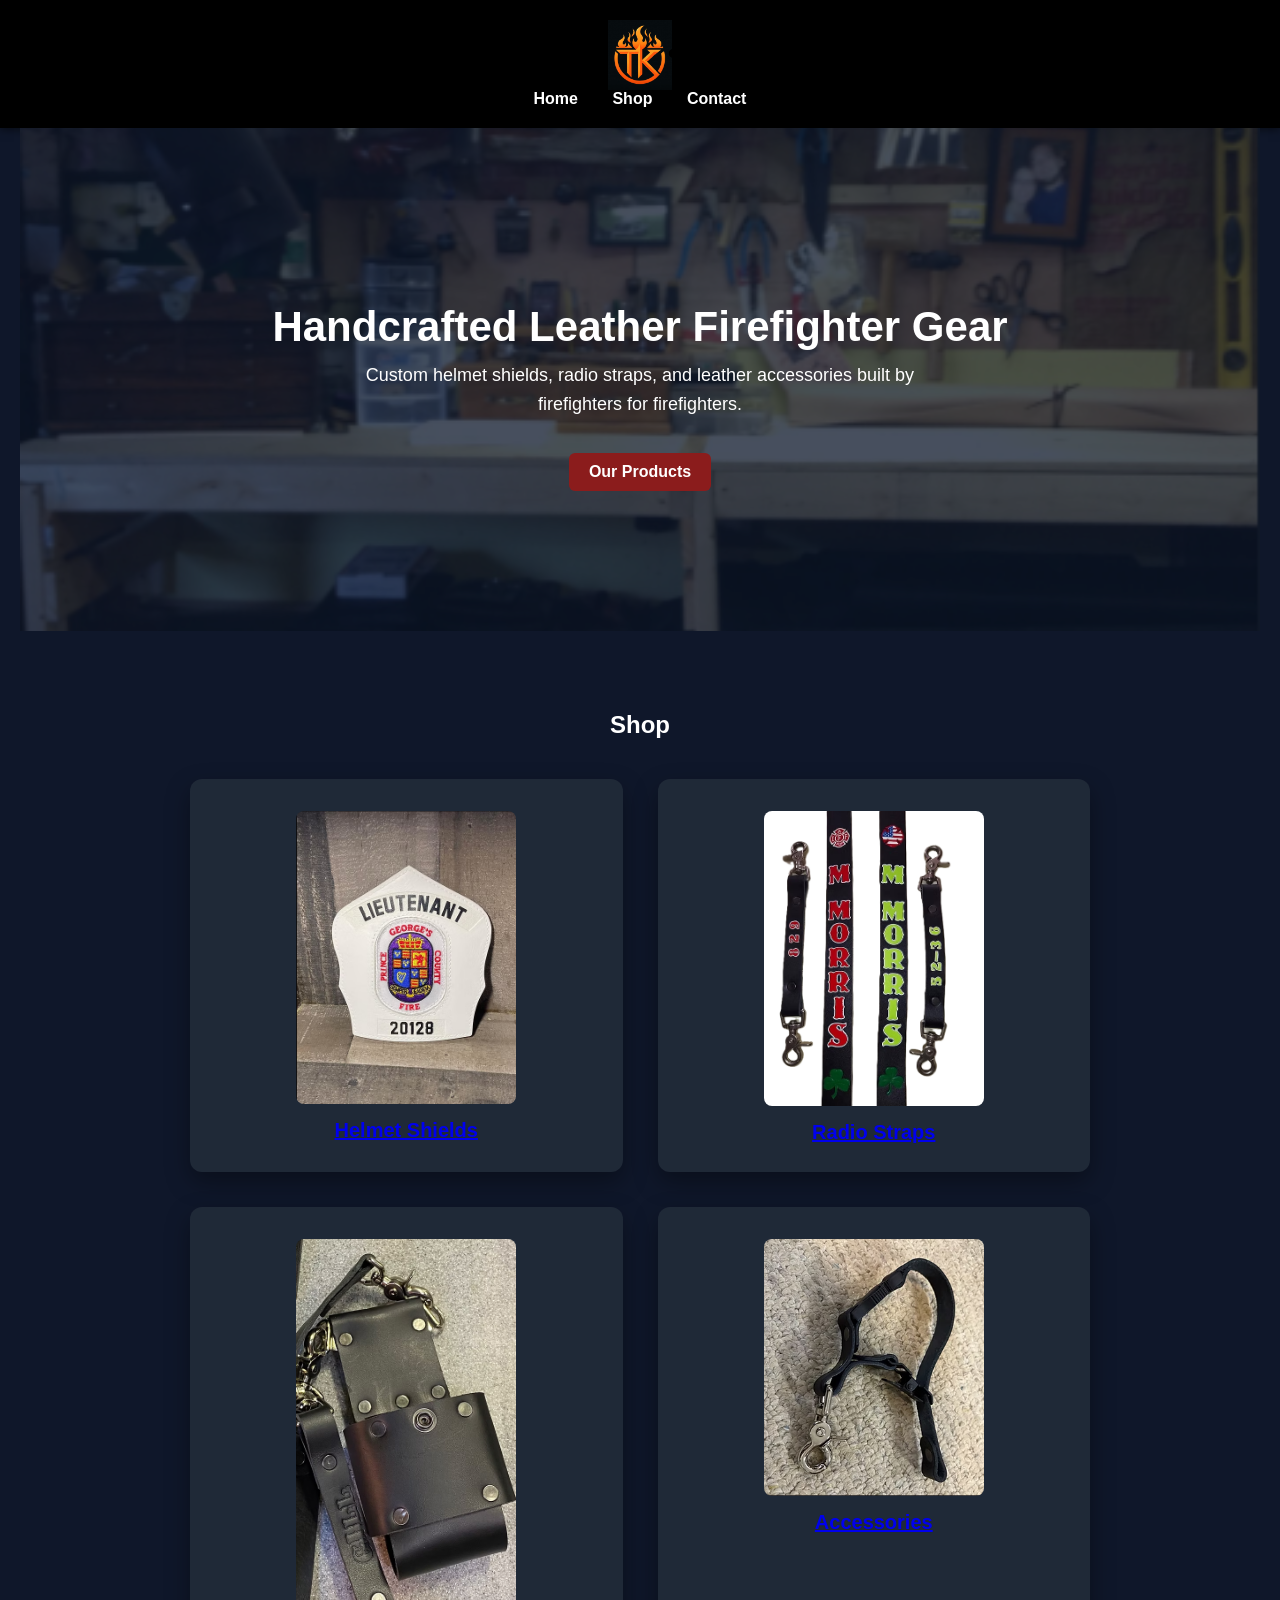
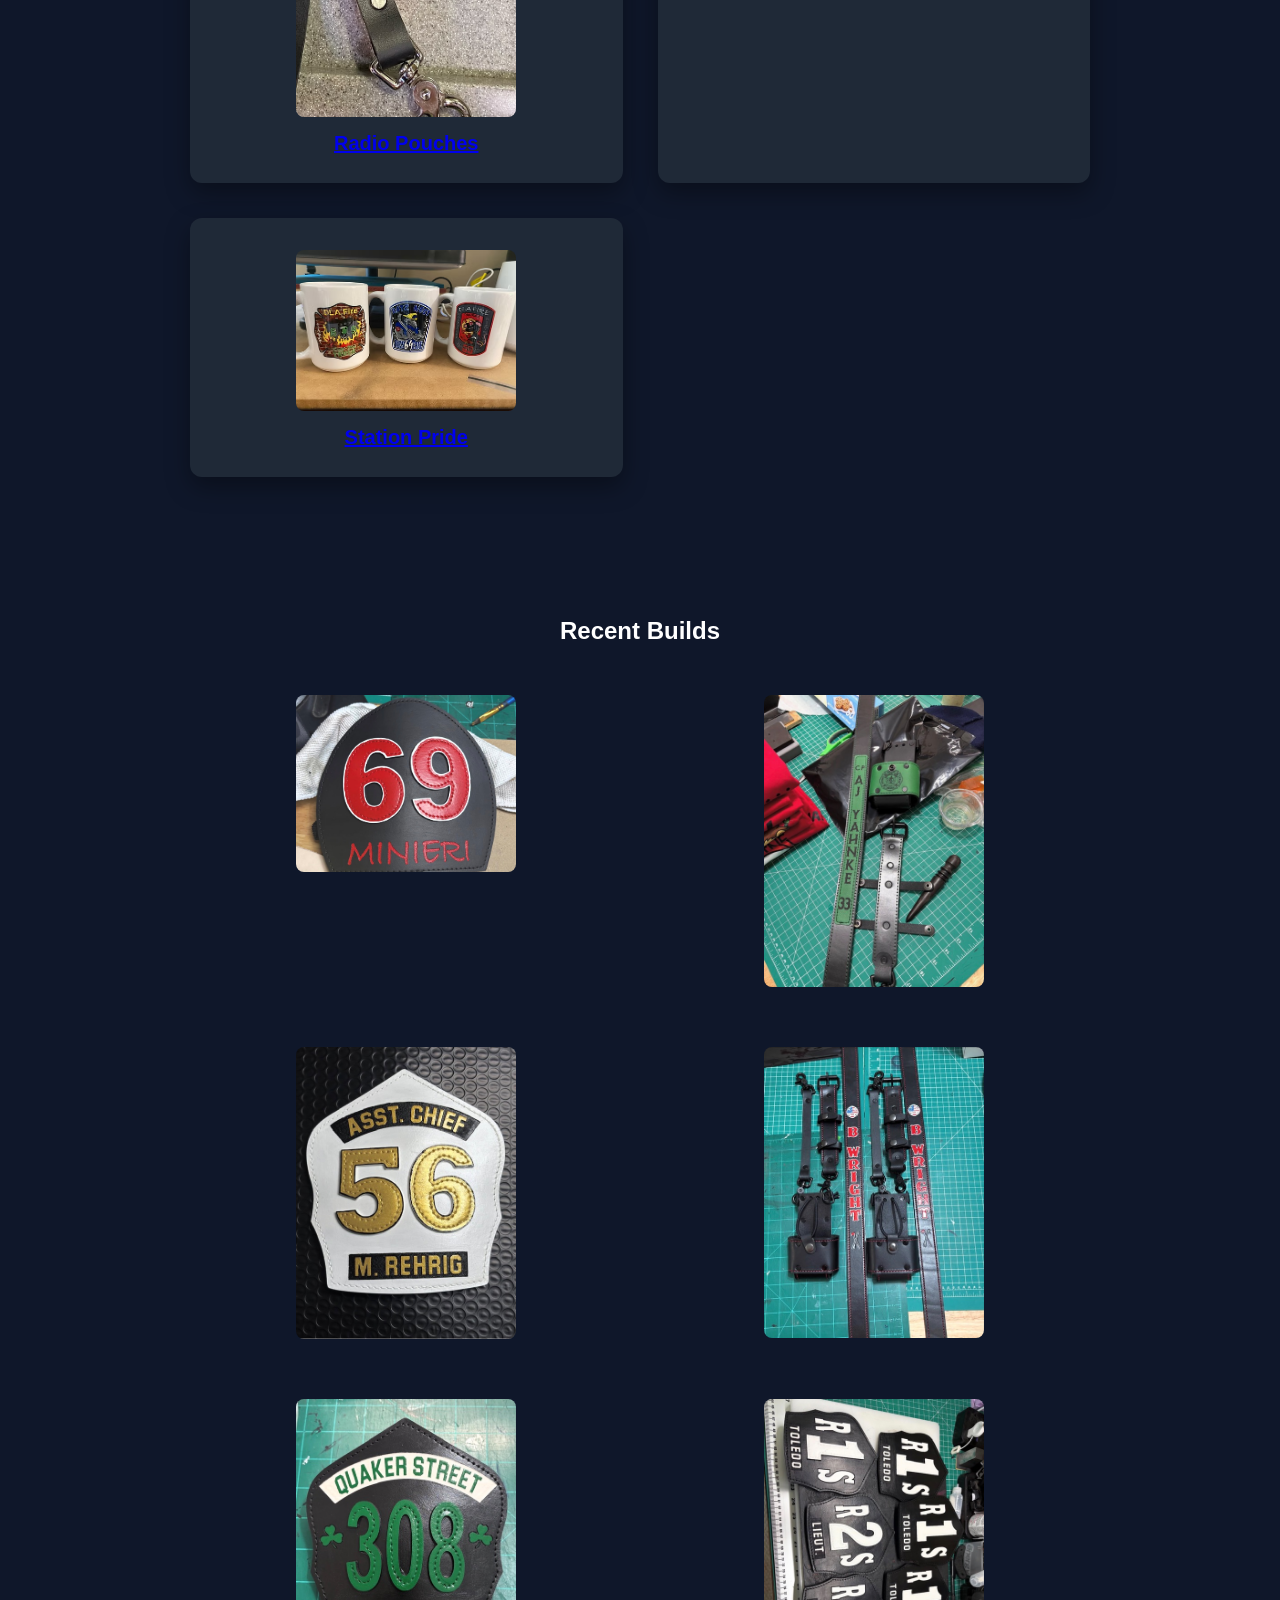
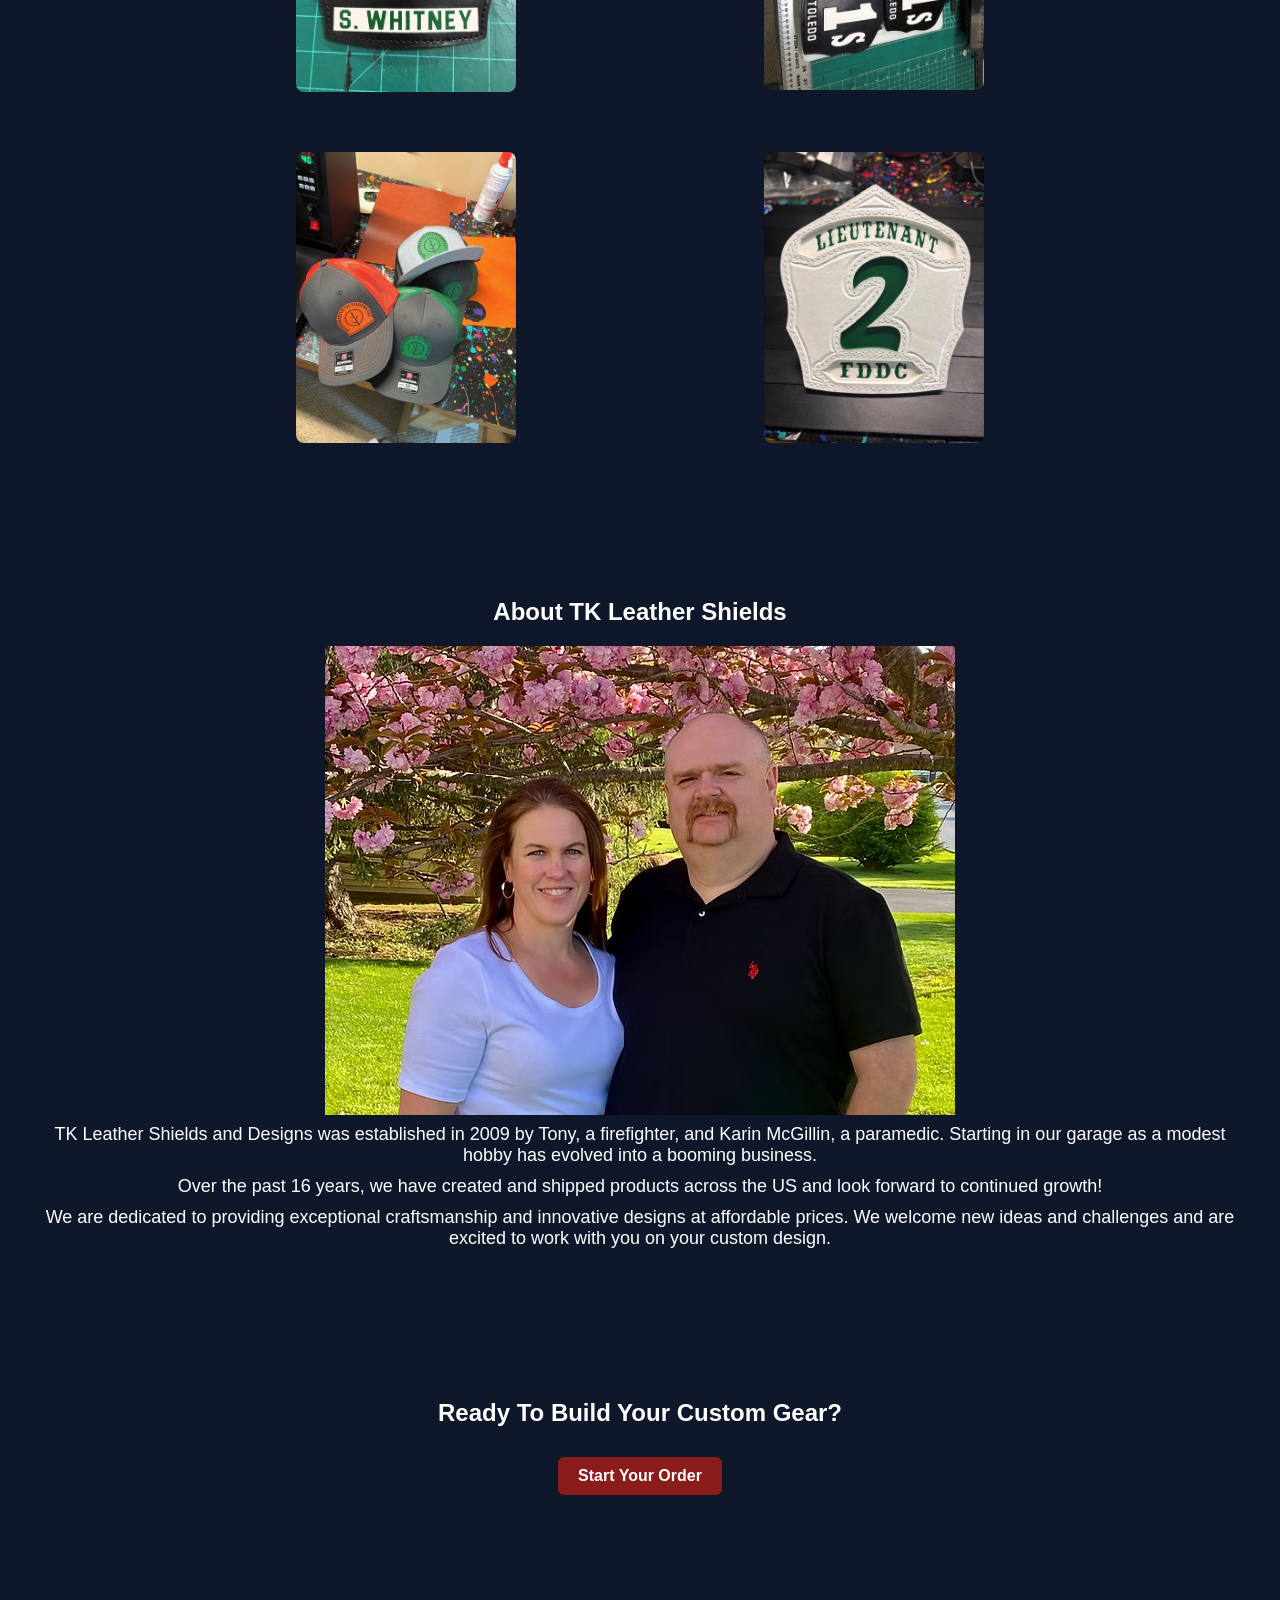
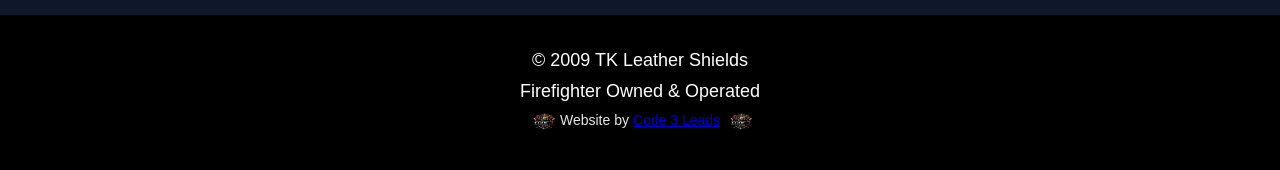
==== commit 59f6d43e: "Update index.html" ====
--- a/index.html
+++ b/index.html
@@ -162,12 +162,12 @@
 
 <p class="credit">
 
-<img src="images/logo/code3-logo.png" class="footer-logo">
+<img src="images/code3-logo.png" class="footer-logo">
 
 Website by 
 <a href="https://code3leads.github.io" target="_blank">Code 3 Leads</a>
 
-<img src="images/logo/code3-logo.png" class="footer-logo">
+<img src="images/code3-logo.png" class="footer-logo">
 
 </p>
 
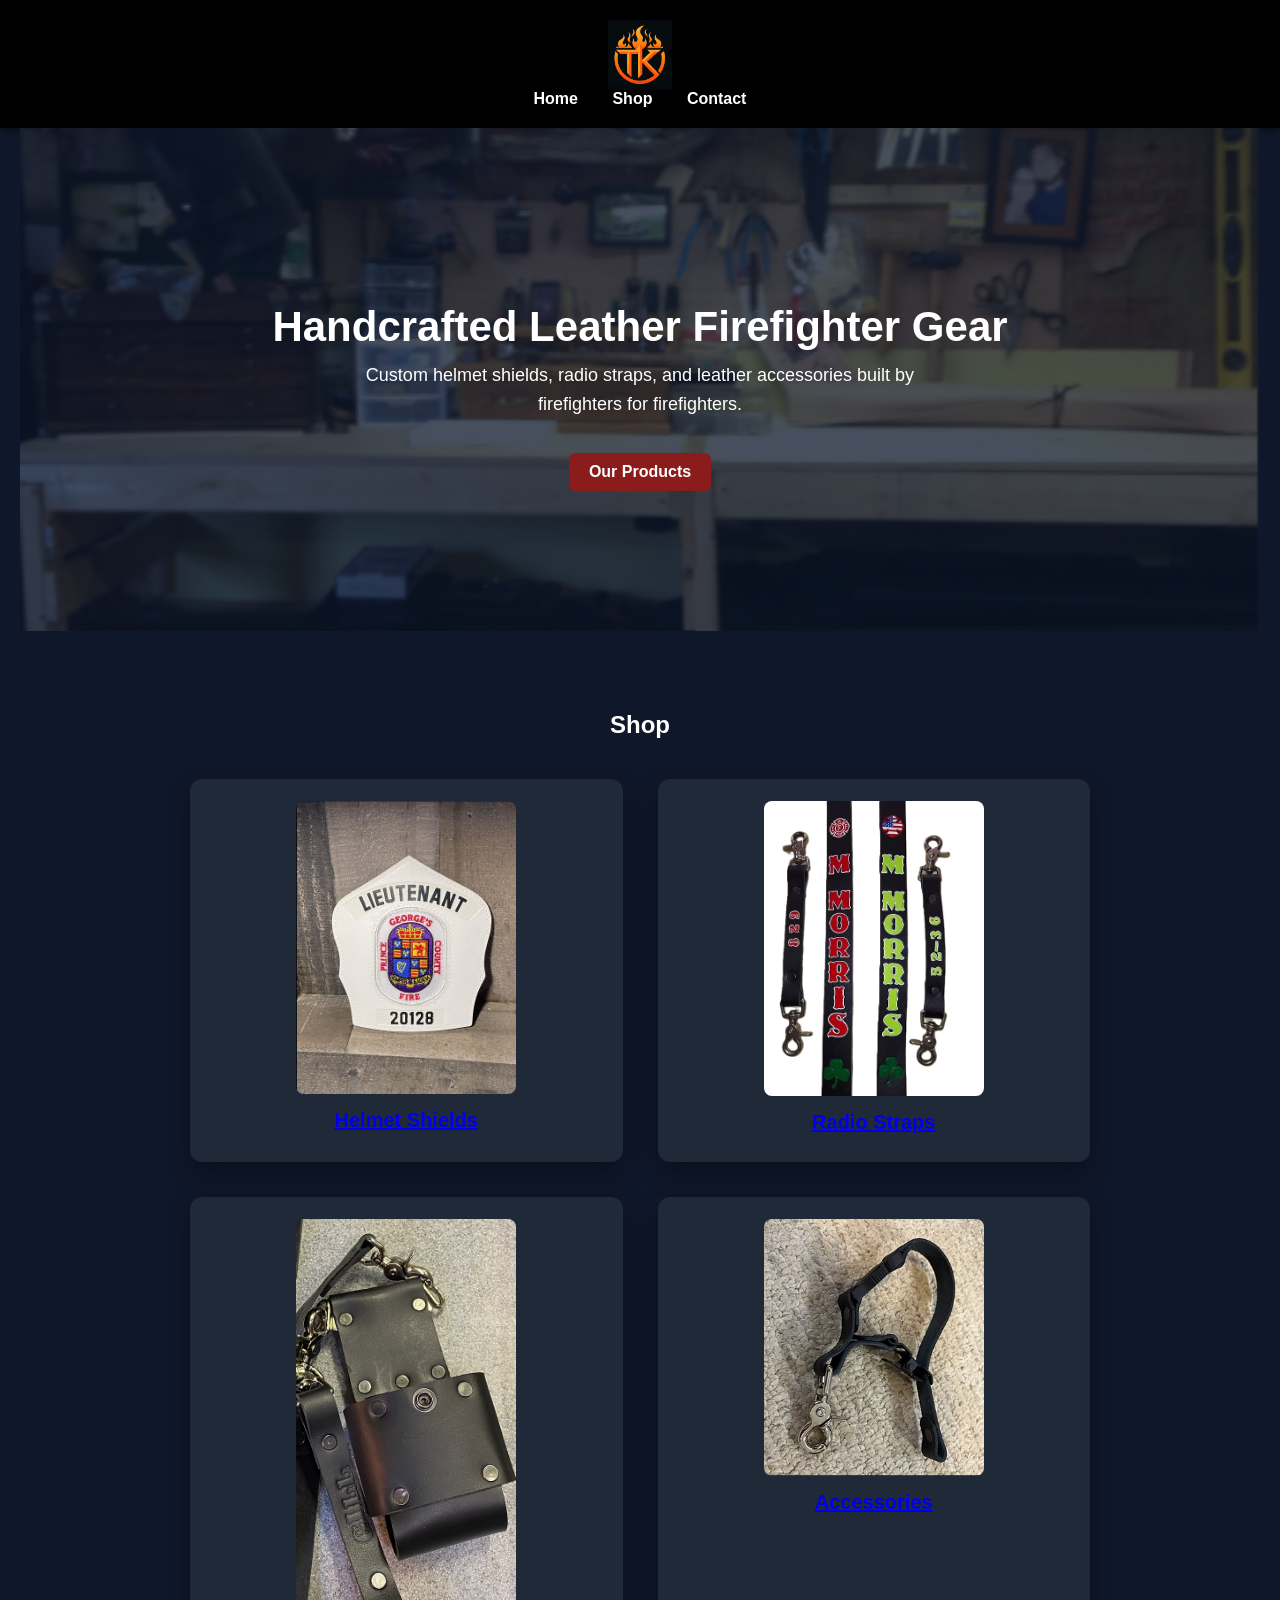
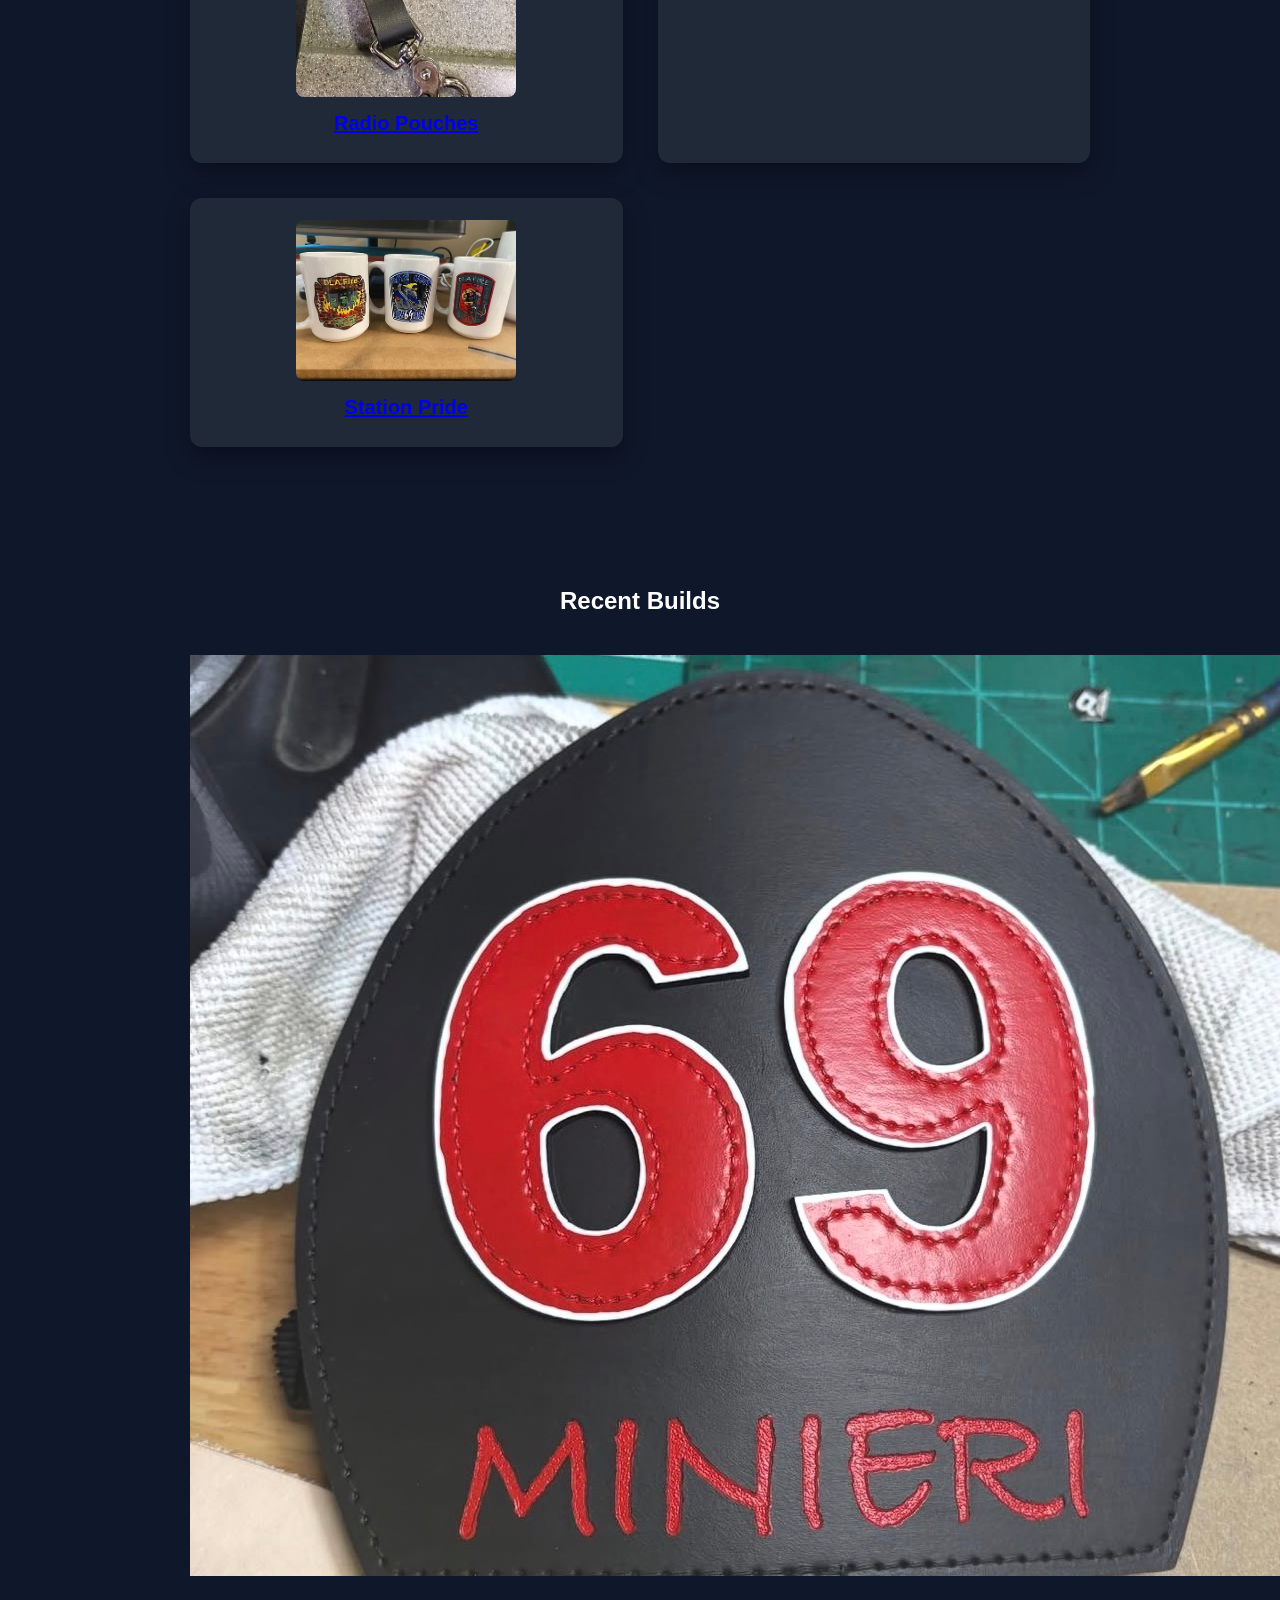
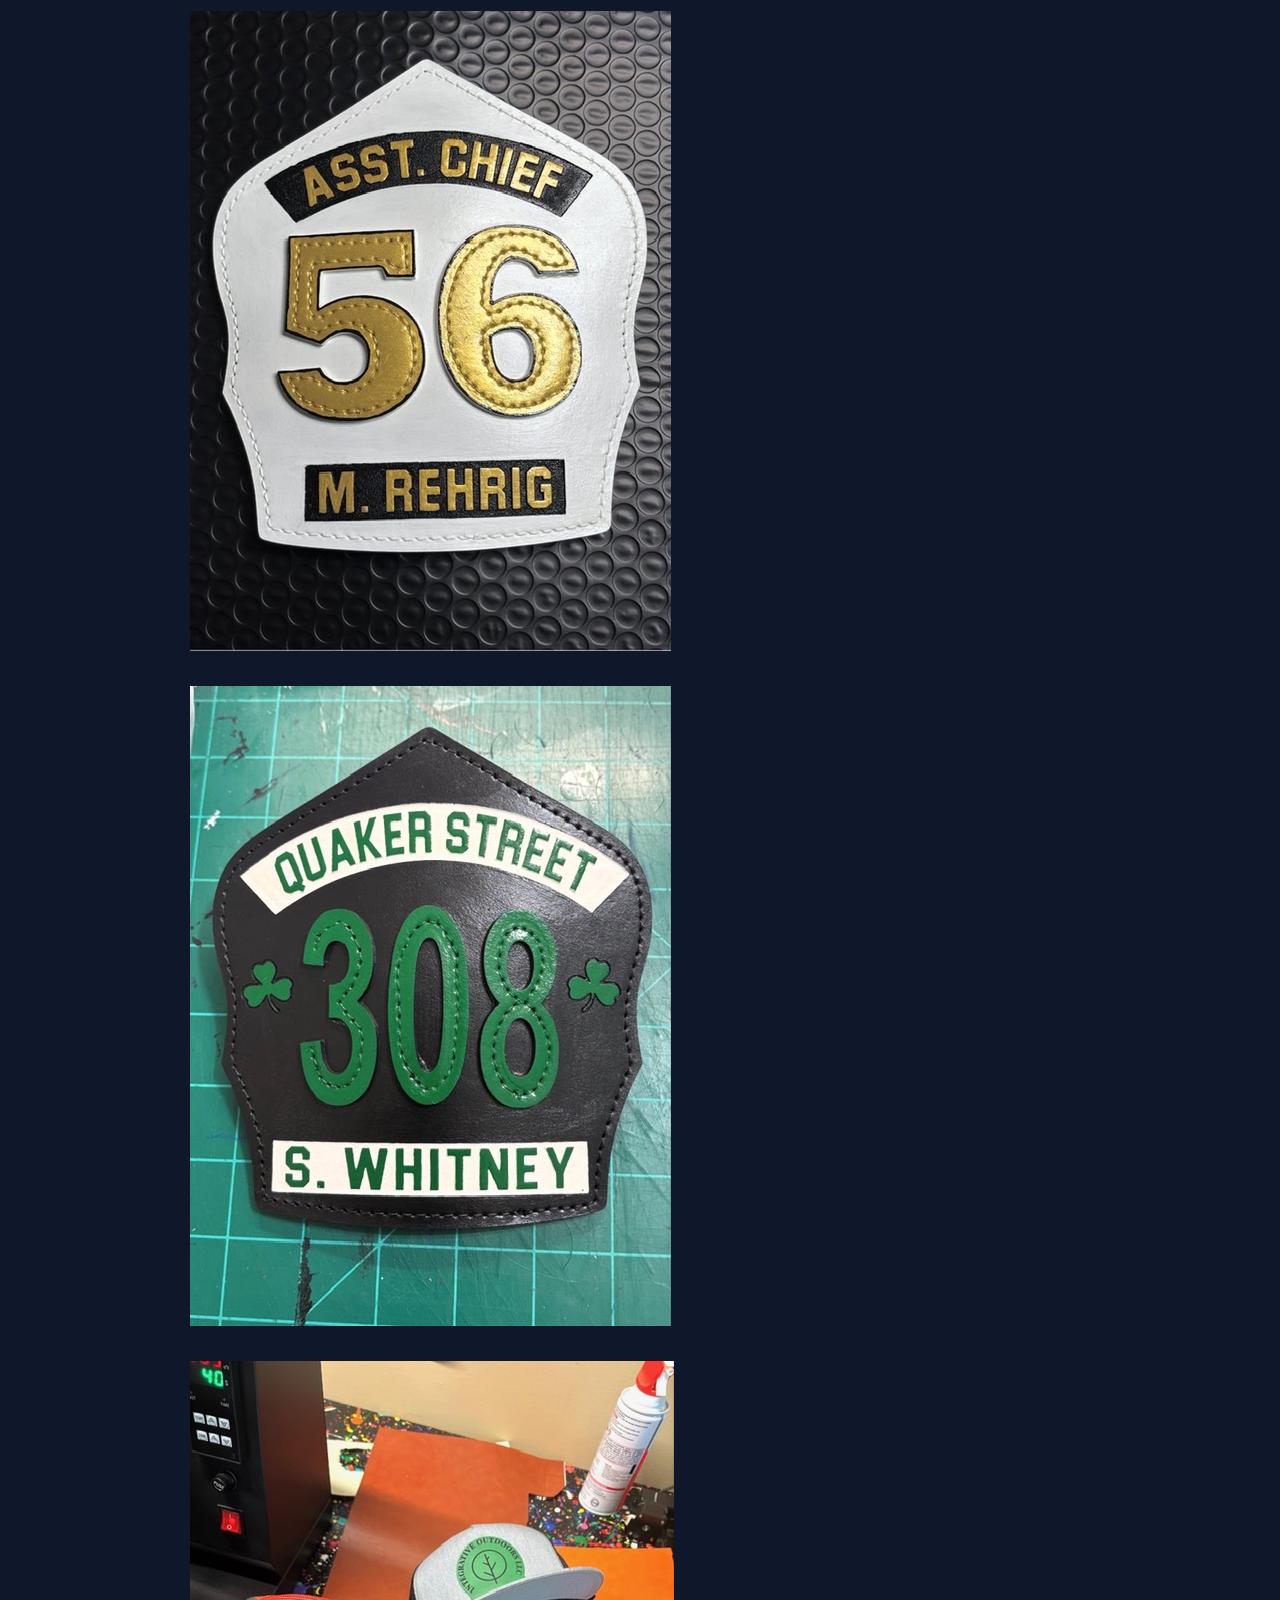
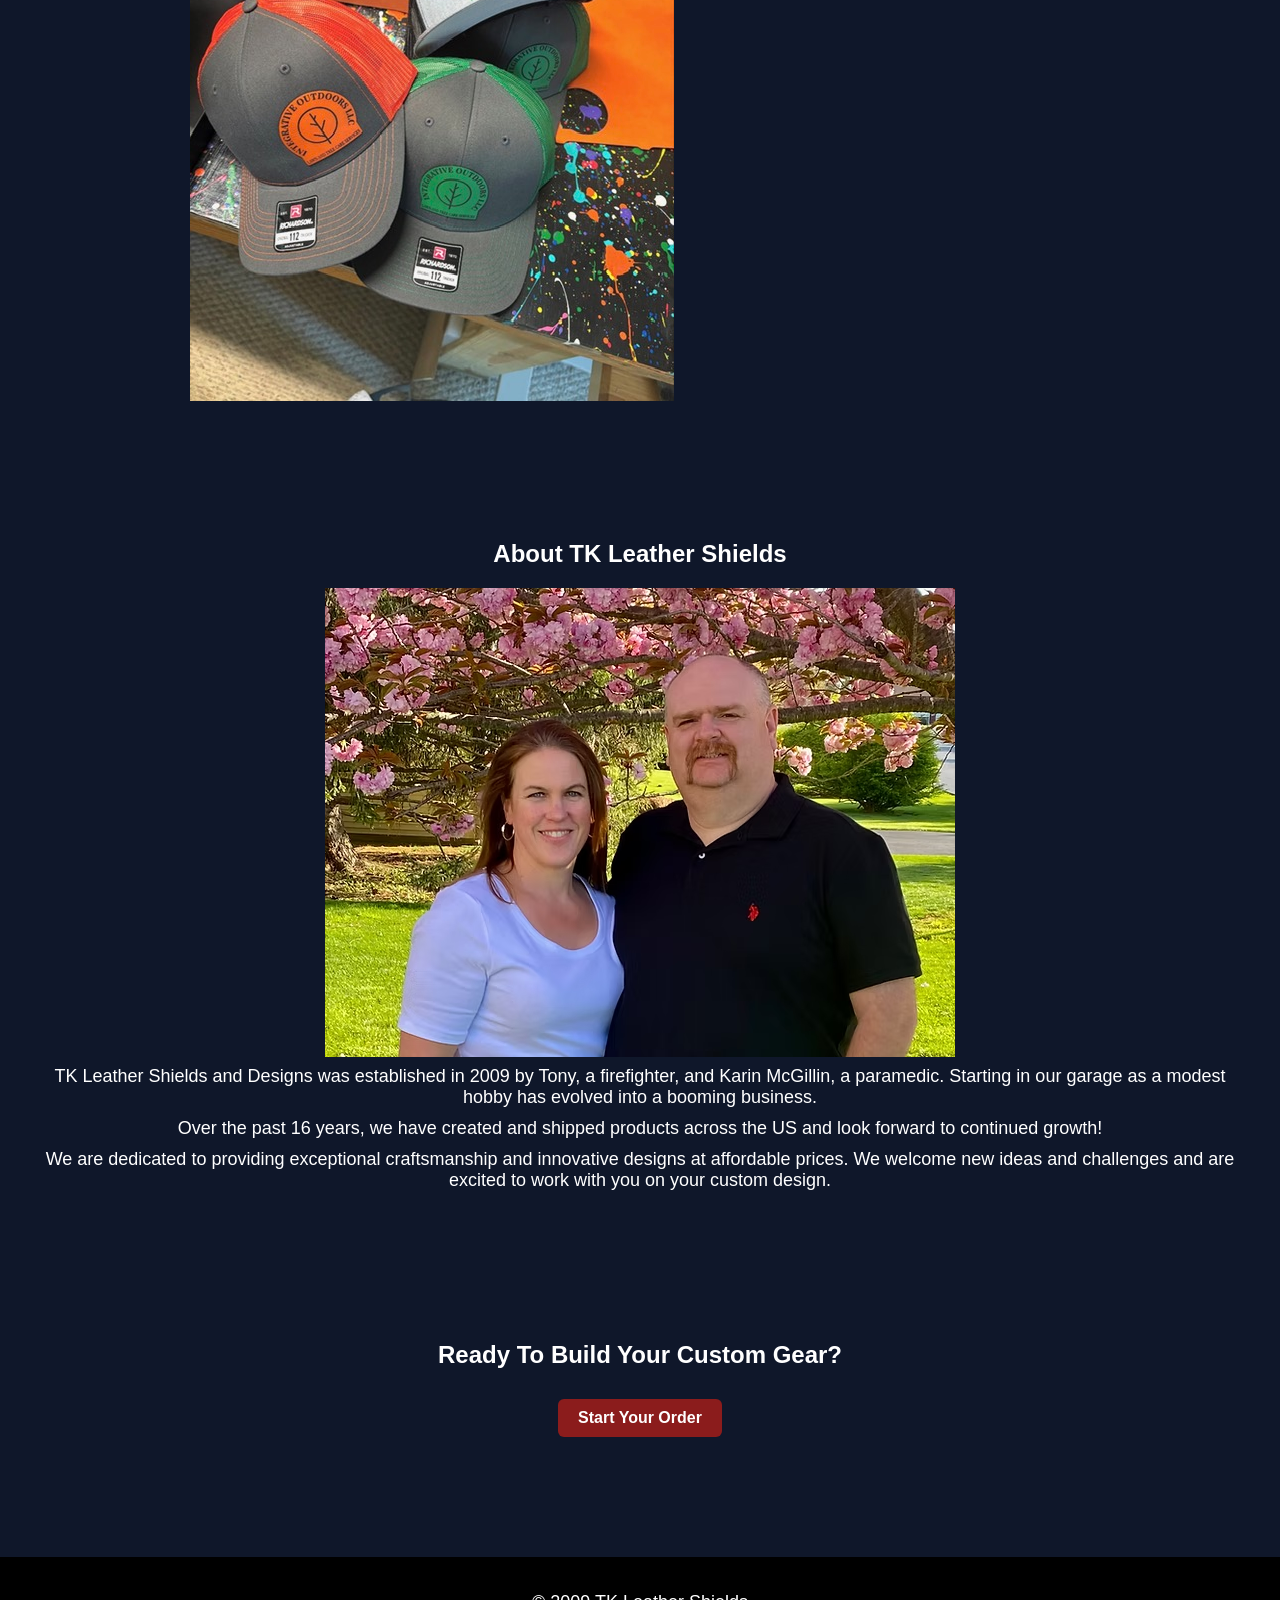
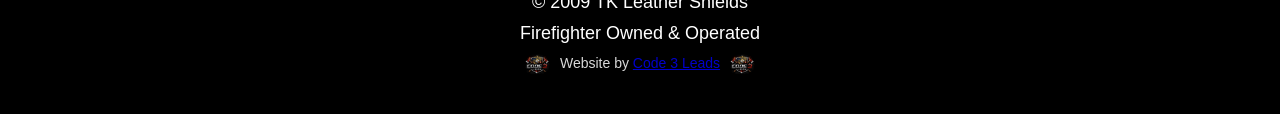
==== commit 7164a139: "Update index.html" ====
--- a/index.html
+++ b/index.html
@@ -154,24 +154,25 @@
 </section>
 
 
-<footer>
+<div id="footer"></div>
 
-<p>© 2009 TK Leather Shields</p>
+<script>
+const root = "";
 
-<p>Firefighter Owned & Operated</p>
+fetch("components/footer.html")
+.then(res => res.text())
+.then(data => {
+document.getElementById("footer").innerHTML =
+data.replaceAll("${root}", root);
+});
+</script>
 
-<p class="credit">
+</body>
+</html>
+</body>
 
-<img src="images/code3-logo.png" class="footer-logo">
+</html>
 
-Website by 
-<a href="https://code3leads.github.io" target="_blank">Code 3 Leads</a>
-
-<img src="images/code3-logo.png" class="footer-logo">
-
-</p>
-
-</footer>
 
 </body>
 
--- a/css/styles.css
+++ b/css/styles.css
@@ -141,15 +141,21 @@
    PRODUCT IMAGES
 ========================= */
 
-.main-image{
-width:220px;
+/* =========================
+   PRODUCT IMAGES
+========================= */
+
+.card img{
+max-width:220px;
+width:100%;
+height:auto;
 display:block;
-margin:10px auto 15px auto;
+margin:0 auto 15px auto;
 border-radius:8px;
 transition:.25s;
 }
 
-.main-image:hover{
+.card img:hover{
 transform:scale(1.05);
 }
 
@@ -230,17 +236,15 @@
 ========================= */
 
 .credit{
+margin-top:10px;
 font-size:14px;
-opacity:0.9;
-margin-top:10px;
+opacity:.85;
 }
 
 .footer-logo{
-height:18px;
+height:20px;
 vertical-align:middle;
-margin-left:6px;
-opacity:0.9;
-transition:0.2s;
+margin:0 6px;
 }
 
 .footer-logo:hover{
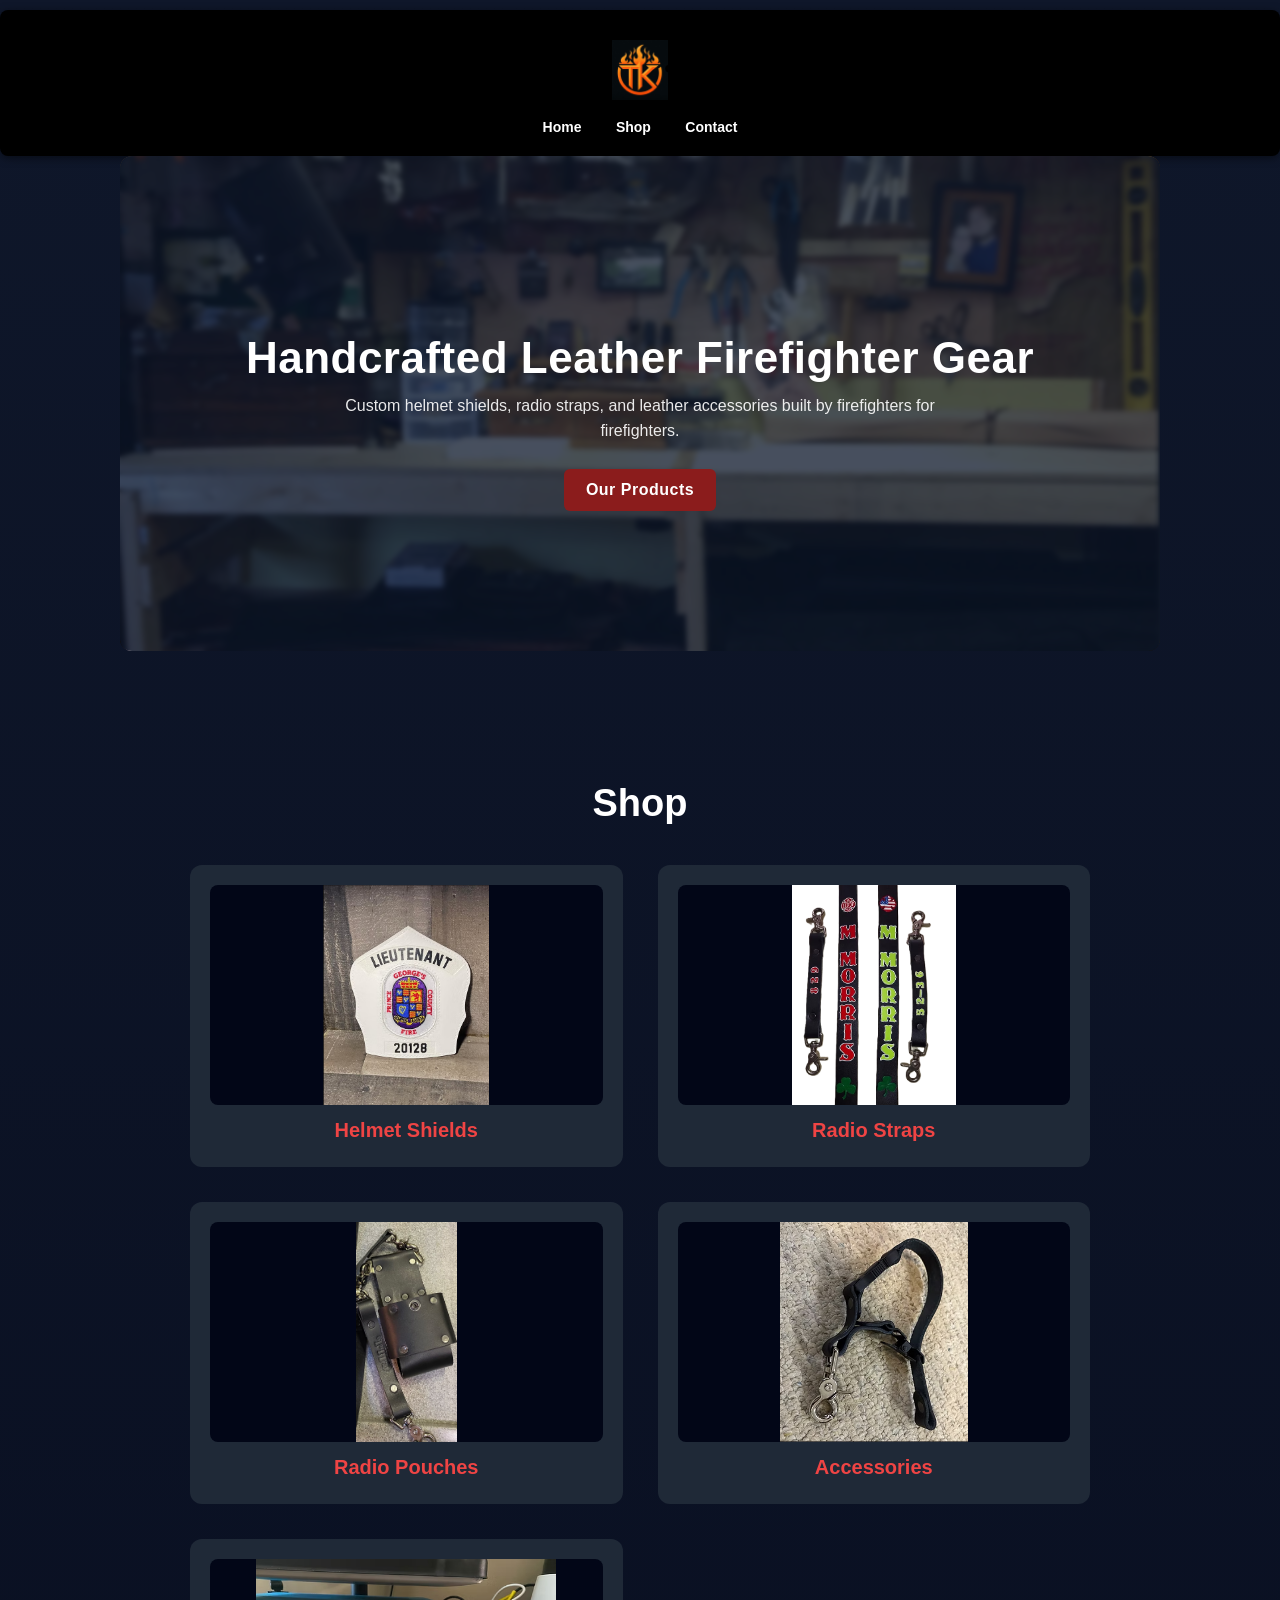
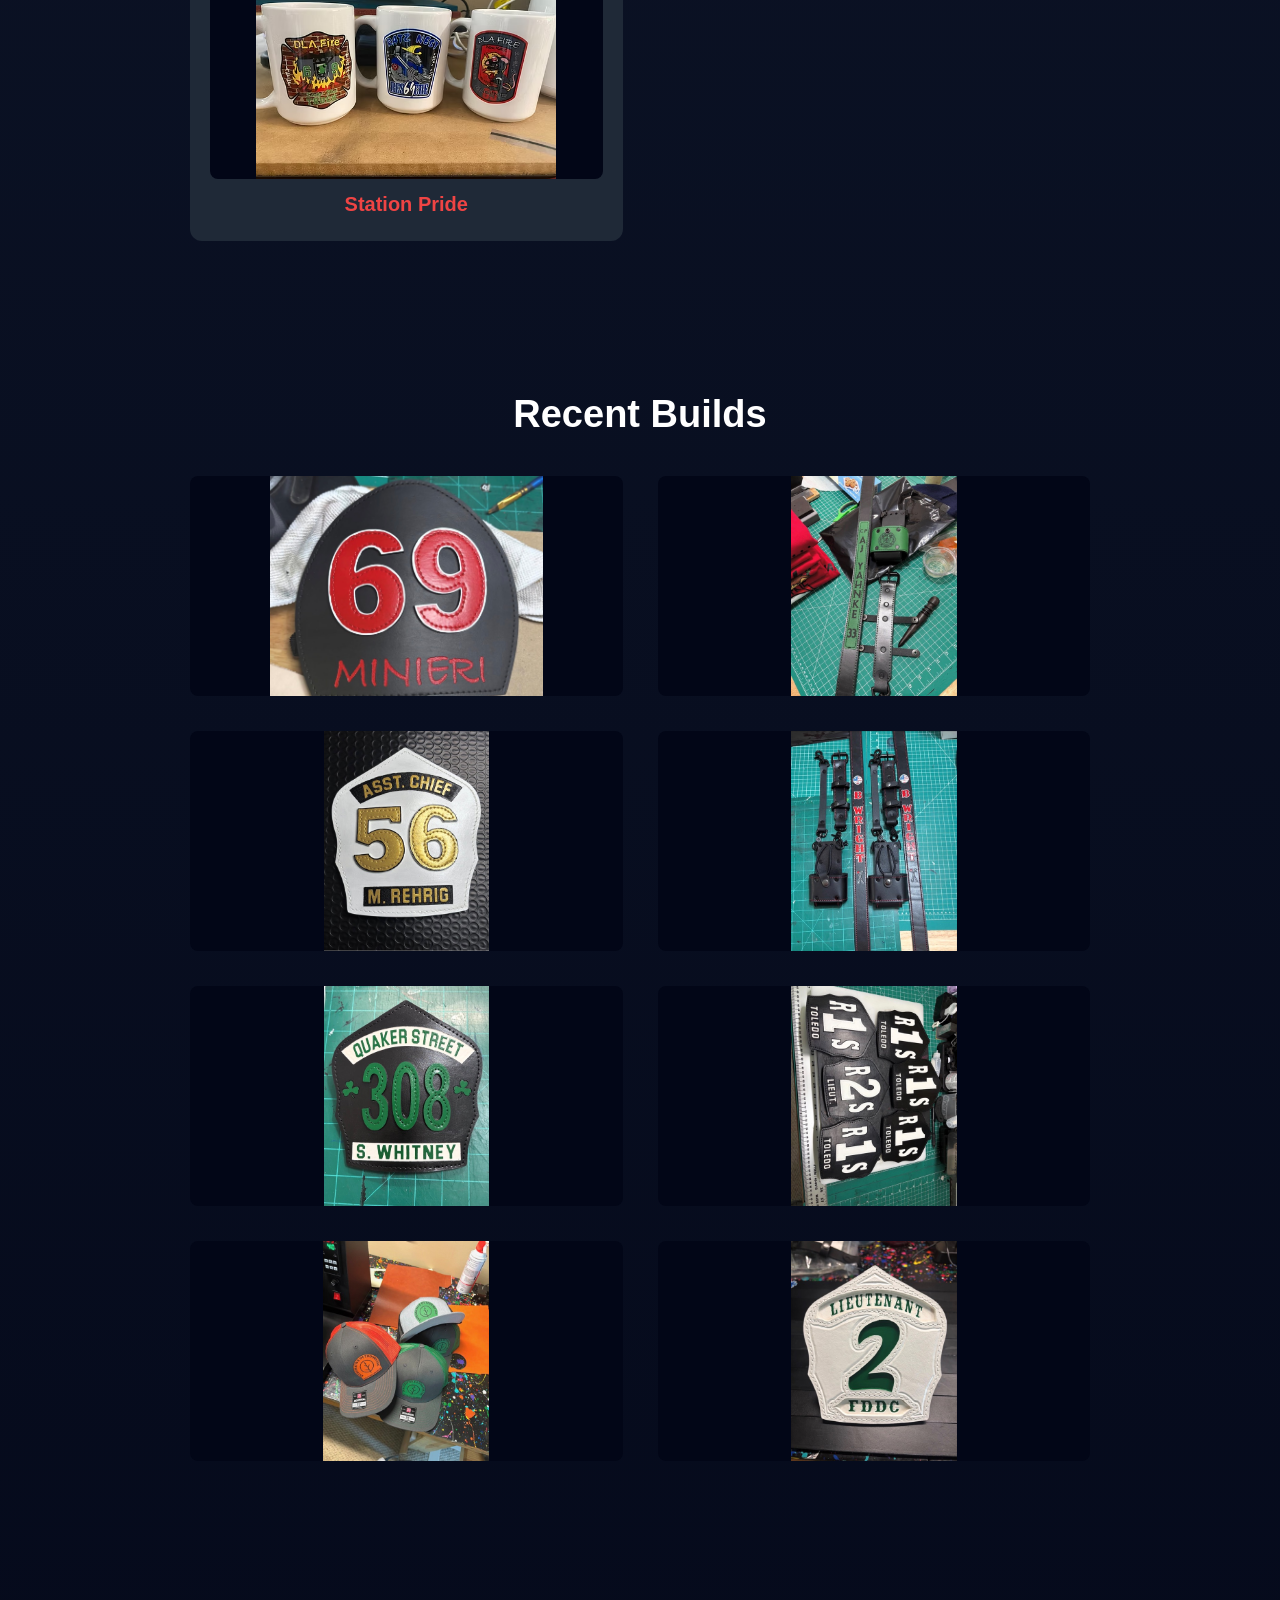
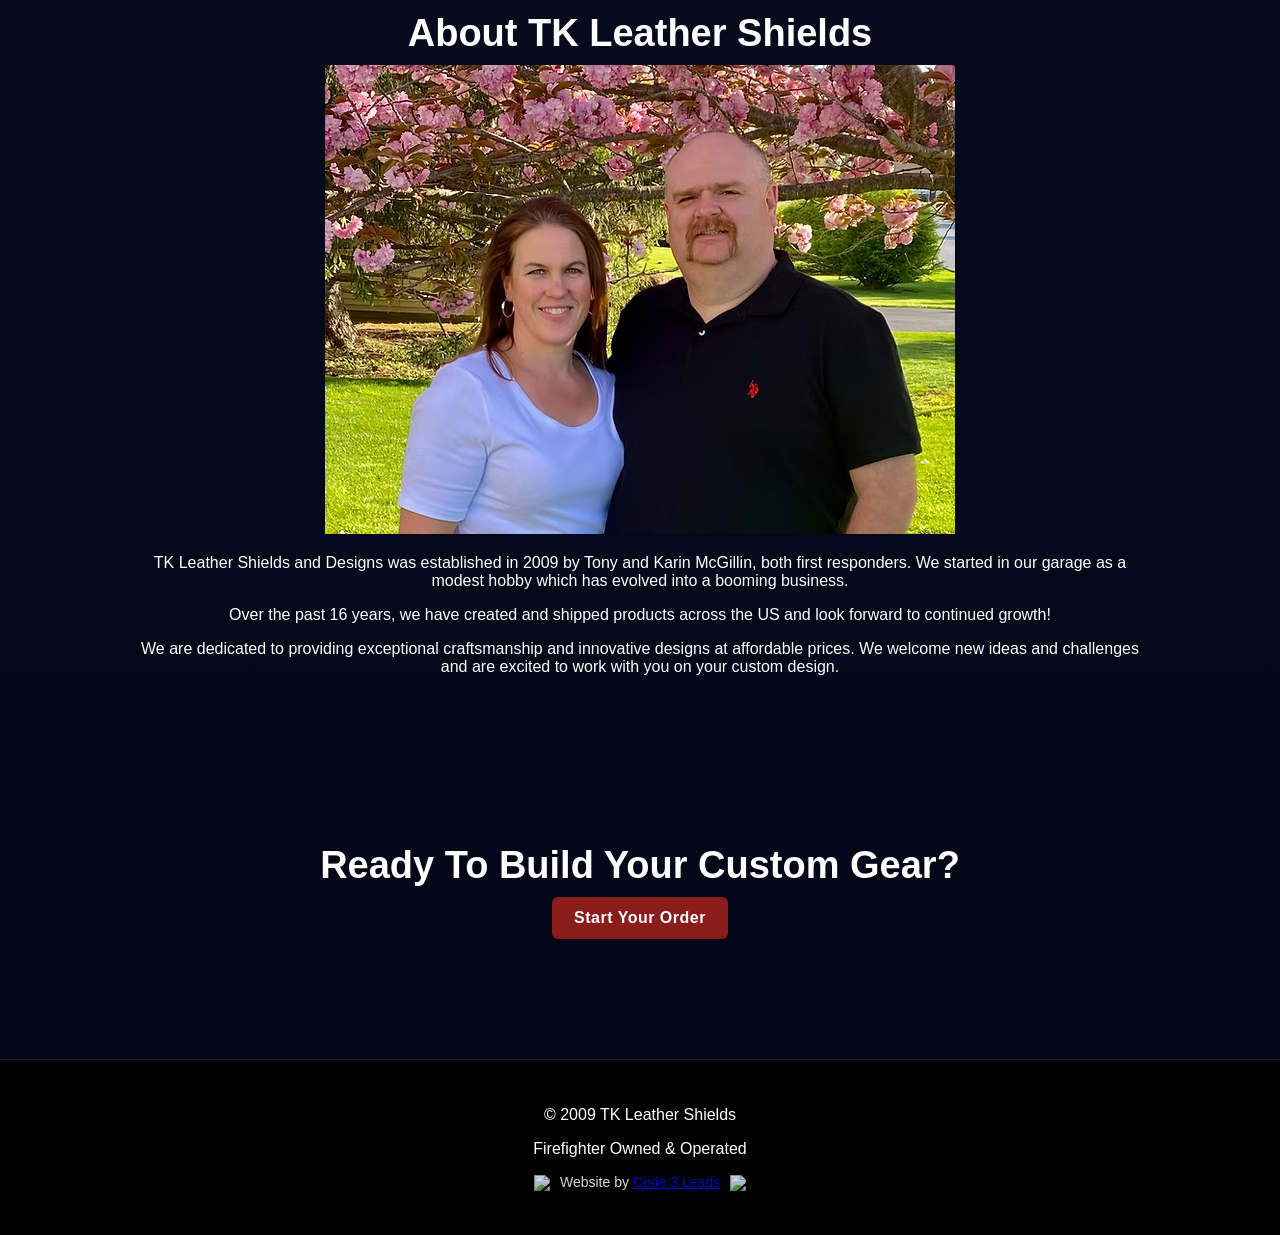
==== commit 01bbb147: "Update index.html" ====
--- a/index.html
+++ b/index.html
@@ -124,7 +124,7 @@
 
 <p>
 
-TK Leather Shields and Designs was established in 2009 by Tony, a firefighter, and Karin McGillin, a paramedic. Starting in our garage as a modest hobby has evolved into a booming business.
+TK Leather Shields and Designs was established in 2009 by Tony and Karin McGillin, both first responders. We started in our garage as a modest hobby which has evolved into a booming business.
 
 </p>
 
--- a/css/styles.css
+++ b/css/styles.css
@@ -1,36 +1,44 @@
 /* =========================
    TK LEATHER SHIELDS
    MASTER STYLESHEET
+========================= */
+
+/* =========================
+   GLOBAL / BODY
 ========================= */
 
 body{
 font-family:Arial, sans-serif;
 margin:0;
-background:#0f172a;
+background:linear-gradient(180deg, #0f172a, #020617);
 color:white;
 text-align:center;
 }
 
-
-/* =========================
-   HEADER / NAV
+/* =========================
+   HEADER / NAV (CENTERED)
 ========================= */
 
 header{
+margin-top:10px;
+border-radius:8px;
 background:black;
-padding:20px;
+padding:30px 20px 20px 20px; 
 box-shadow:0 2px 8px rgba(0,0,0,.5);
-}
-
-/* =========================
-   LOGO
-========================= */
-
-.logo{
-height:70px;
-width:auto;
-display:block;
-margin:auto;
+
+display:flex;
+flex-direction:column;
+align-items:center;
+}
+
+header h2{
+margin:0;
+font-size:20px;
+letter-spacing:.5px;
+}
+
+nav{
+margin-top:10px;
 }
 
 nav a{
@@ -38,12 +46,26 @@
 margin:0 15px;
 text-decoration:none;
 font-weight:bold;
+font-size:14px;
 }
 
 nav a:hover{
 color:#d1d5db;
 }
 
+/* =========================
+   LOGO
+========================= */
+
+.logo{
+height:60px;
+max-width:200px;
+width:auto;
+display:block;
+margin:0 auto 8px auto;
+object-fit:contain;
+}
+
 
 /* =========================
    PAGE LAYOUT
@@ -51,7 +73,7 @@
 
 section{
 padding:60px 20px;
-max-width:1200px;
+max-width:1000px;
 margin:auto;
 }
 
@@ -60,16 +82,14 @@
 ========================= */
 
 .hero{
-
 background-image: url("../images/work_bench.png");
-
 background-size: cover;
 background-position: center;
-
 padding:140px 20px;
-
 position:relative;
-
+border-radius:12px;
+overflow:hidden;
+margin-bottom:40px;
 }
 
 .hero::before{
@@ -79,8 +99,8 @@
 left:0;
 right:0;
 bottom:0;
-
 background:rgba(10,20,40,.75);
+backdrop-filter: blur(2px);
 }
 
 .hero h1,
@@ -91,8 +111,9 @@
 }
 
 .hero h1{
-font-size:42px;
+font-size:44px;
 margin-bottom:10px;
+letter-spacing:.5px;
 }
 
 .hero p{
@@ -100,9 +121,26 @@
 margin:auto;
 margin-bottom:25px;
 line-height:1.6;
-}
-
-
+opacity:.9;
+}
+
+/* =========================
+   HEADINGS
+========================= */
+
+h1{
+font-size:38px;
+margin-bottom:10px;
+}
+
+h2{
+margin-top:30px;
+margin-bottom:10px;
+}
+
+header h2{
+margin:0; /* overrides global h2 */
+}
 
 /* =========================
    PRODUCT GRID
@@ -118,39 +156,38 @@
 margin-right:auto;
 }
 
+.grid img{
+width:100%;
+height:220px;
+object-fit:contain;
+background:#020617;
+border-radius:8px;
+}
 
 /* =========================
    PRODUCT CARD
 ========================= */
 
-.card{
+.card {
 background:#1f2937;
-padding:22px;
+padding:20px;
 border-radius:12px;
-box-shadow:0 10px 25px rgba(0,0,0,.35);
-transition:.25s;
-}
-
-.card:hover{
-transform:translateY(-4px);
-box-shadow:0 16px 35px rgba(0,0,0,.45);
-}
-
-
-/* =========================
-   PRODUCT IMAGES
-========================= */
-
-/* =========================
-   PRODUCT IMAGES
-========================= */
+text-align:center;
+transition:0.25s;
+cursor: pointer;
+}
+
+.card:hover {
+transform:translateY(-5px);
+box-shadow:0 10px 25px rgba(0,0,0,0.4);
+}
+
+.card:hover h3 {
+  color: #dc2626; /* slightly darker red on hover */
+}
 
 .card img{
-max-width:220px;
 width:100%;
-height:auto;
-display:block;
-margin:0 auto 15px auto;
 border-radius:8px;
 transition:.25s;
 }
@@ -159,6 +196,58 @@
 transform:scale(1.05);
 }
 
+.card a {
+  text-decoration: none;
+  color: inherit; /* 👈 THIS IS KEY */
+}
+
+.card h3 {
+margin-top:10px;
+margin-bottom:5px;
+font-size:20px;
+color: #ef4444; /* 🔥 firehouse red */
+transition: color 0.2s ease;
+}
+
+.card p {
+margin:0;
+margin-bottom:10px;
+font-size:18px;
+opacity:0.9;
+}
+
+/* Fix for tall strap card */
+
+.strap-problem .img-container {
+height:200px;
+}
+
+.strap-problem img {
+max-height:90%;
+object-fit:contain;
+}
+
+/* =========================
+   IMAGE CONTAINER
+========================= */
+
+.img-container {
+background: #020617;
+padding: 8px;
+border-radius: 10px;
+margin-bottom: 15px;
+display: flex;
+align-items: center;
+justify-content: center;
+height: 220px;
+}
+
+.img-container img {
+max-height:100%;
+max-width:100%;
+object-fit:contain;
+transition: opacity 0.2s ease;
+}
 
 /* =========================
    THUMBNAIL GALLERY
@@ -171,33 +260,41 @@
 margin-bottom:12px;
 }
 
-.gallery img{
-width:60px;
-border-radius:6px;
-cursor:pointer;
-transition:.2s;
+.gallery img {
+width: 60px;
+height: 60px;        /* 🔥 THIS FIXES EVERYTHING */
+object-fit: cover;   /* 🔥 prevents distortion */
+border-radius: 6px;
+cursor: pointer;
+transition: .2s;
 }
 
 .gallery img:hover{
 transform:scale(1.1);
 }
 
-
-/* =========================
-   PRODUCT TEXT
-========================= */
-
-h3{
-margin-top:8px;
-margin-bottom:6px;
-font-size:20px;
-}
-
-p{
-font-size:18px;
-margin:5px 0 10px 0;
-}
-
+/* =========================
+   LIGHTBOX (FULLSCREEN IMAGE)
+========================= */
+
+.lightbox {
+  position: fixed;
+  top: 0;
+  left: 0;
+  width: 100%;
+  height: 100%;
+  background: rgba(0,0,0,0.9);
+  display: none;
+  justify-content: center;
+  align-items: center;
+  z-index: 999;
+}
+
+.lightbox img {
+  max-width: 90%;
+  max-height: 90%;
+  border-radius: 10px;
+}
 
 /* =========================
    BUTTONS
@@ -207,19 +304,82 @@
 display:inline-block;
 background:#8b1c1c;
 color:white;
-padding:10px 20px;
-margin-top:10px;
+padding:12px 22px;
+margin-top:auto;
 text-decoration:none;
 border-radius:6px;
 font-weight:bold;
+letter-spacing:.5px;
 transition:.2s;
 }
 
 .button:hover{
 background:#b91c1c;
 transform:scale(1.05);
-}
-
+box-shadow:0 5px 15px rgba(0,0,0,0.4);
+}
+
+/* =========================
+   ORDER FORM
+========================= */
+
+form.card {
+max-width:500px;
+margin:40px auto 30px auto;
+padding:30px;
+background:#1f2937;
+border-radius:12px;
+box-shadow:0 10px 25px rgba(0,0,0,0.4);
+}
+
+form input,
+form select,
+form textarea {
+width:100%;
+padding:12px;
+margin:10px 0;
+border-radius:6px;
+border:none;
+font-size:16px;
+}
+
+form textarea {
+resize:none;
+}
+
+form input:focus,
+form select:focus,
+form textarea:focus {
+outline:none;
+box-shadow:0 0 0 2px #b91c1c;
+}
+
+.next-steps {
+text-align:left;
+max-width:400px;
+margin:15px auto;
+line-height:1.6;
+}
+
+.design-preview {
+  margin: 30px auto;
+  max-width: 400px;   /* controls size */
+  text-align: center;
+}
+
+.design-preview img {
+  width: 100%;        /* 🔥 forces it to scale up */
+  height: auto;
+  border-radius: 10px;
+  box-shadow: 0 10px 25px rgba(0,0,0,0.4);
+  image-rendering: auto;
+}
+
+.design-note {
+  margin-top: 10px;
+  opacity: 0.8;
+  font-size: 14px;
+}
 
 /* =========================
    FOOTER
@@ -229,6 +389,7 @@
 margin-top:60px;
 padding:30px;
 background:black;
+border-top:1px solid rgba(255,255,255,0.1);
 }
 
 /* =========================
@@ -248,12 +409,12 @@
 }
 
 .footer-logo:hover{
- opacity:1;
- transform:scale(1.1);
-}
-
-/* =========================
-   MOBILE / RESPONSIVE
+opacity:1;
+transform:scale(1.1);
+}
+
+/* =========================
+   MOBILE
 ========================= */
 
 @media (max-width:700px){
